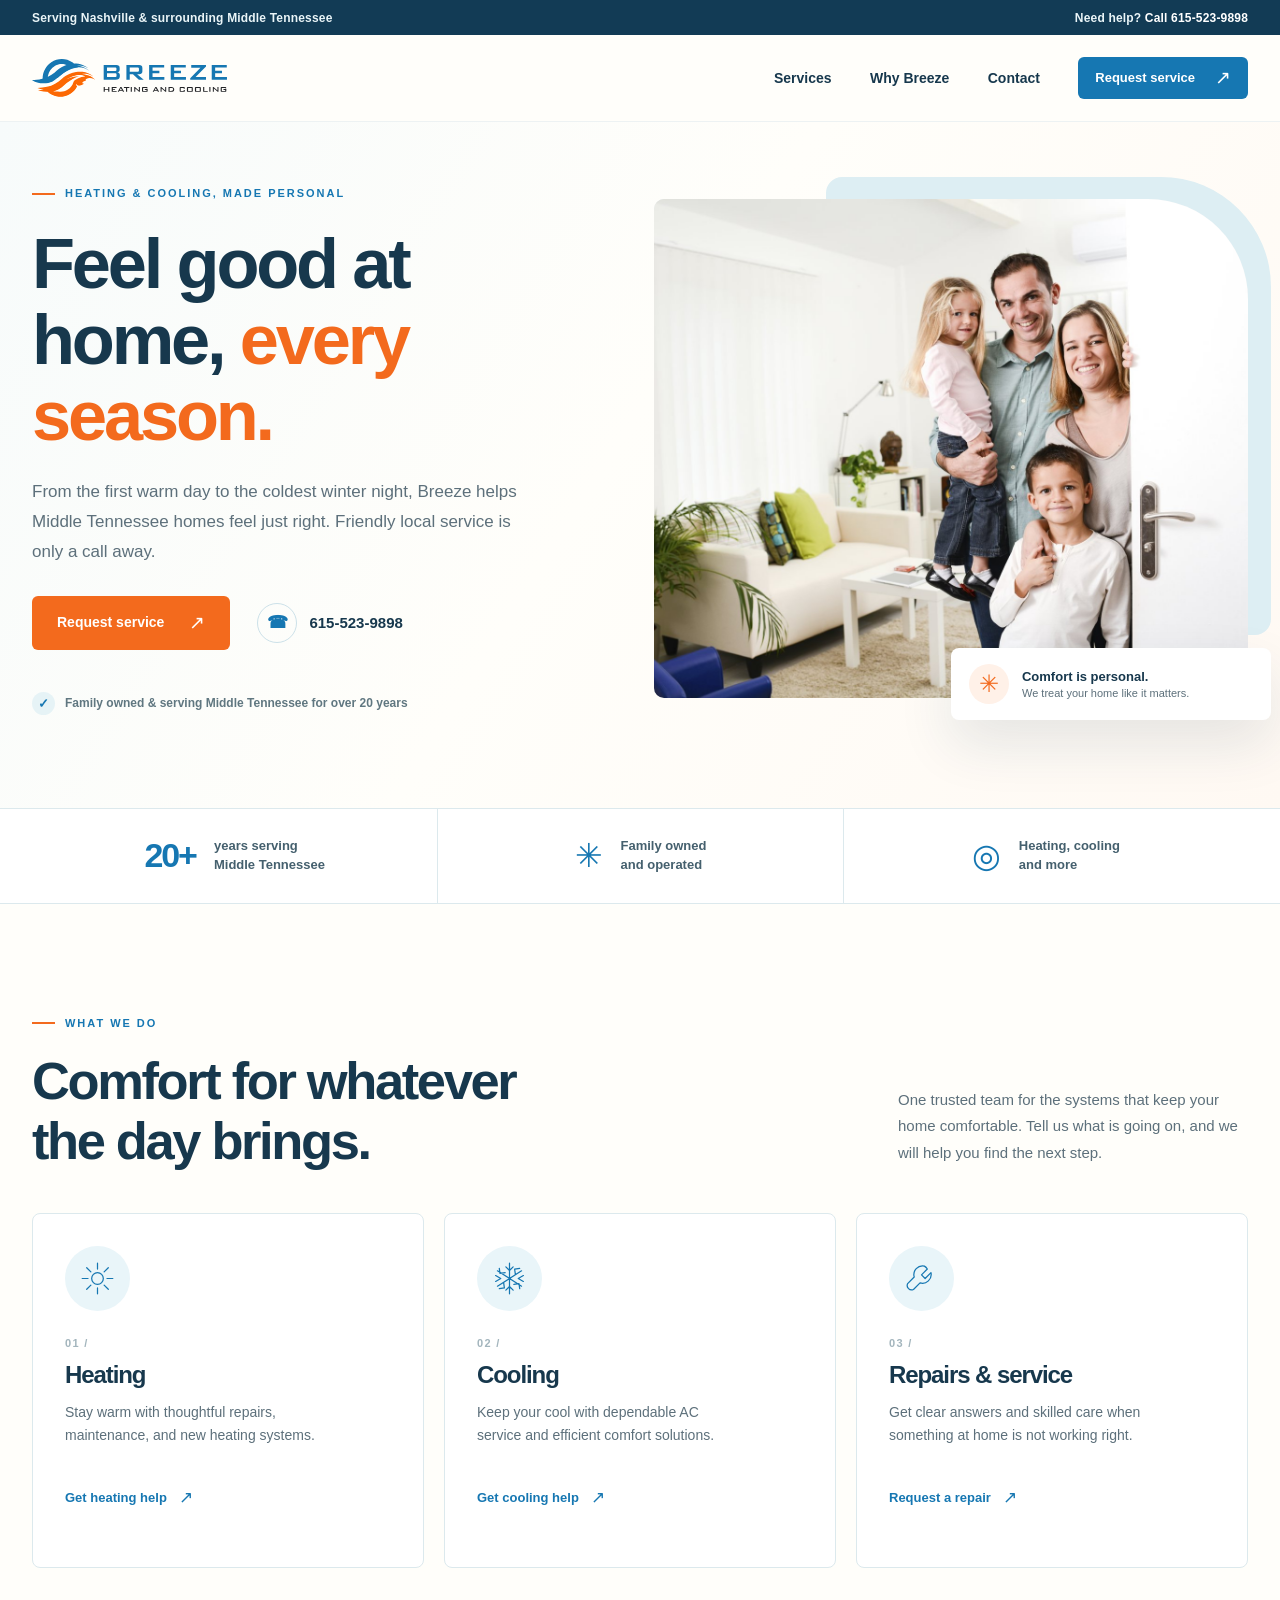
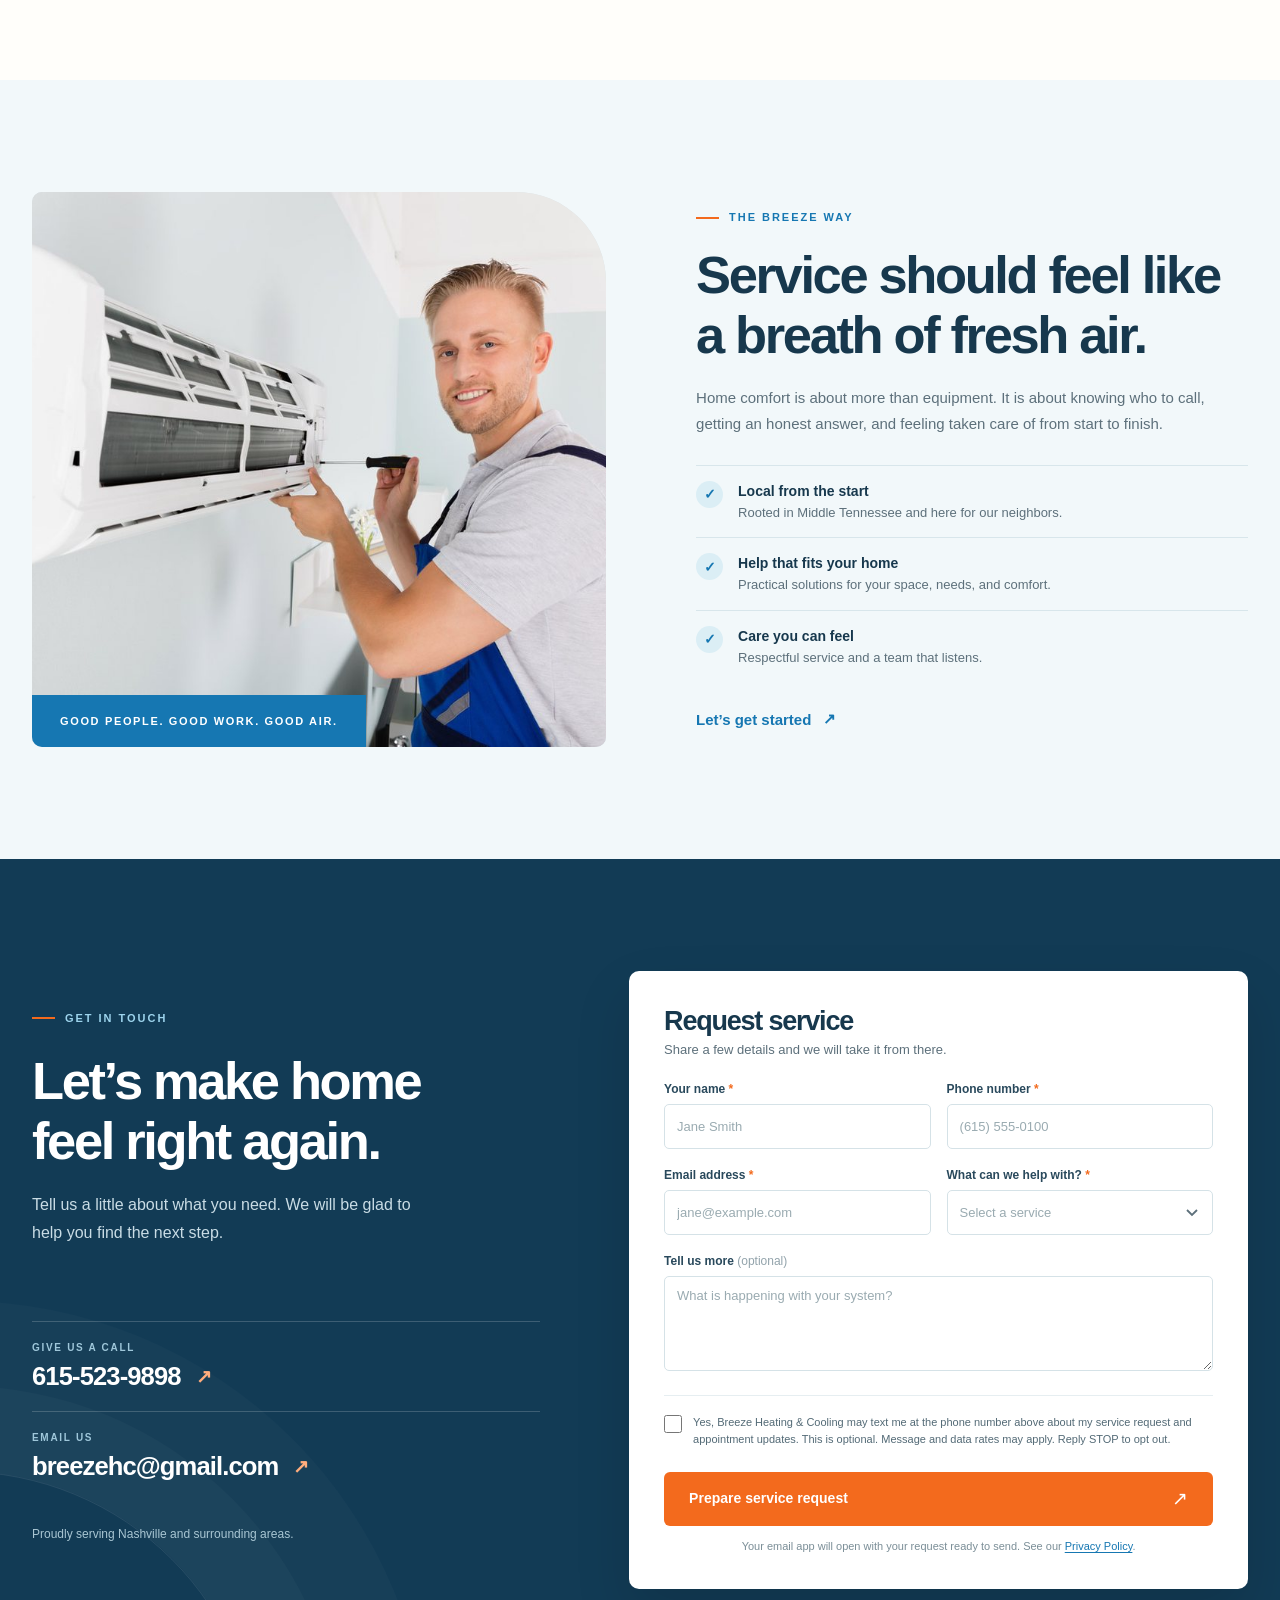
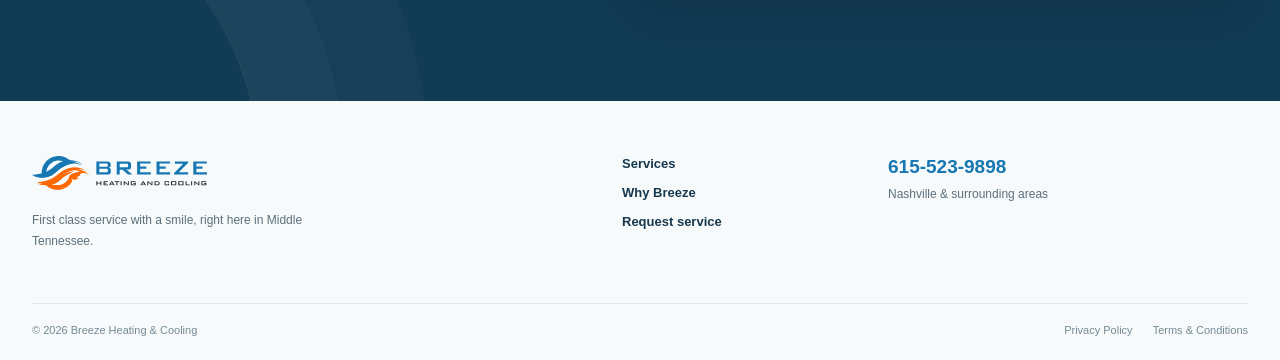
==== website-1/index.html @ 3ed1b173 "website-2" ====
<!doctype html>
<html lang="en">
  <head>
    <meta charset="utf-8" />
    <meta name="viewport" content="width=device-width, initial-scale=1" />
    <meta name="theme-color" content="#123b55" />
    <meta name="description" content="Breeze Heating & Cooling provides heating, cooling, and repair services for Nashville and surrounding Middle Tennessee communities." />
    <title>Breeze Heating & Cooling | Feel good at home</title>
    <link rel="stylesheet" href="style.css" />
    <script src="script.js" defer></script>
  </head>
  <body>
    <a class="skip-link" href="#main">Skip to content</a>

    <div class="topbar">
      <div class="container topbar-inner">
        <span>Serving Nashville &amp; surrounding Middle Tennessee</span>
        <a href="tel:+16155239898">Need help? <strong>Call 615-523-9898</strong></a>
      </div>
    </div>

    <header class="site-header">
      <div class="container header-inner">
        <a class="brand" href="#top" aria-label="Breeze Heating and Cooling, back to top">
          <img src="assets/breeze-logo.svg" alt="Breeze Heating & Cooling" width="211" height="41" />
        </a>
        <button class="menu-toggle" type="button" aria-controls="site-nav" aria-expanded="false" aria-label="Open menu">
          <span></span><span></span><span></span>
        </button>
        <nav class="site-nav" id="site-nav" aria-label="Main navigation">
          <a href="#services">Services</a>
          <a href="#why-breeze">Why Breeze</a>
          <a href="#contact">Contact</a>
          <a class="button button-small button-blue nav-cta" href="#request">Request service <span aria-hidden="true">↗</span></a>
        </nav>
      </div>
    </header>

    <main id="main">
      <section class="hero" id="top" aria-labelledby="hero-title">
        <div class="container hero-grid">
          <div class="hero-copy">
            <p class="eyebrow"><span class="eyebrow-line"></span> HEATING &amp; COOLING, MADE PERSONAL</p>
            <h1 id="hero-title">Feel good at home, <em>every season.</em></h1>
            <p class="hero-description">From the first warm day to the coldest winter night, Breeze helps Middle Tennessee homes feel just right. Friendly local service is only a call away.</p>
            <div class="hero-actions">
              <a class="button button-orange" href="#request">Request service <span aria-hidden="true">↗</span></a>
              <a class="text-link" href="tel:+16155239898"><span class="phone-icon" aria-hidden="true">☎</span> 615-523-9898</a>
            </div>
            <div class="hero-note"><span class="hero-note-mark" aria-hidden="true">✓</span> Family owned &amp; serving Middle Tennessee for over 20 years</div>
          </div>
          <div class="hero-visual">
            <div class="hero-image-wrap">
              <img src="assets/family-at-home.jpg" alt="A family enjoying time together at home" width="1600" height="1068" fetchpriority="high" />
            </div>
            <div class="hero-badge">
              <span class="badge-icon" aria-hidden="true">✳</span>
              <span><strong>Comfort is personal.</strong><small>We treat your home like it matters.</small></span>
            </div>
          </div>
        </div>
      </section>

      <div class="trust-bar" aria-label="Breeze highlights">
        <div class="container trust-grid">
          <p><span class="trust-number">20+</span><span>years serving<br />Middle Tennessee</span></p>
          <p><span class="trust-symbol" aria-hidden="true">✳</span><span>Family owned<br />and operated</span></p>
          <p><span class="trust-symbol" aria-hidden="true">◎</span><span>Heating, cooling<br />and more</span></p>
        </div>
      </div>

      <section class="section services" id="services" aria-labelledby="services-title">
        <div class="container">
          <div class="section-heading">
            <div>
              <p class="eyebrow"><span class="eyebrow-line"></span> WHAT WE DO</p>
              <h2 id="services-title">Comfort for whatever<br />the day brings.</h2>
            </div>
            <p>One trusted team for the systems that keep your home comfortable. Tell us what is going on, and we will help you find the next step.</p>
          </div>
          <div class="service-grid">
            <article class="service-card">
              <div class="service-icon" aria-hidden="true">
                <svg viewBox="0 0 48 48" fill="none"><circle cx="24" cy="24" r="8"/><path d="M24 3v8m0 26v8M3 24h8m26 0h8M9.2 9.2l5.7 5.7m18.2 18.2 5.7 5.7m0-29.6-5.7 5.7M14.9 33.1l-5.7 5.7"/></svg>
              </div>
              <span class="service-index">01 /</span>
              <h3>Heating</h3>
              <p>Stay warm with thoughtful repairs, maintenance, and new heating systems.</p>
              <a href="#request" data-service="Heating">Get heating help <span aria-hidden="true">↗</span></a>
            </article>
            <article class="service-card">
              <div class="service-icon" aria-hidden="true">
                <svg viewBox="0 0 48 48" fill="none"><path d="M24 3v42M7.5 13.5l33 21m0-21-33 21M19 8l5 5 5-5m-10 32 5-5 5 5M5 20l7 4-7 4m38-8-7 4 7 4M10 10l1 7 7-1m20 22-1-7-7 1m8-22-7 1 1 7M10 38l7-1-1-7"/></svg>
              </div>
              <span class="service-index">02 /</span>
              <h3>Cooling</h3>
              <p>Keep your cool with dependable AC service and efficient comfort solutions.</p>
              <a href="#request" data-service="Cooling">Get cooling help <span aria-hidden="true">↗</span></a>
            </article>
            <article class="service-card">
              <div class="service-icon" aria-hidden="true">
                <svg viewBox="0 0 48 48" fill="none"><path d="M28 7a12 12 0 0 0-14 15L5 31a6 6 0 0 0 8 8l9-9A12 12 0 0 0 37 16l-8 8-5-5 8-8A12 12 0 0 0 28 7Z"/></svg>
              </div>
              <span class="service-index">03 /</span>
              <h3>Repairs &amp; service</h3>
              <p>Get clear answers and skilled care when something at home is not working right.</p>
              <a href="#request" data-service="Repairs &amp; service">Request a repair <span aria-hidden="true">↗</span></a>
            </article>
          </div>
        </div>
      </section>

      <section class="section why" id="why-breeze" aria-labelledby="why-title">
        <div class="container why-grid">
          <div class="why-image">
            <img src="assets/hvac-technician.jpg" alt="Technician servicing a home's cooling system" width="1100" height="733" loading="lazy" />
            <div class="image-caption">GOOD PEOPLE. GOOD WORK. GOOD AIR.</div>
          </div>
          <div class="why-copy">
            <p class="eyebrow"><span class="eyebrow-line"></span> THE BREEZE WAY</p>
            <h2 id="why-title">Service should feel like a breath of fresh air.</h2>
            <p>Home comfort is about more than equipment. It is about knowing who to call, getting an honest answer, and feeling taken care of from start to finish.</p>
            <ul class="why-list">
              <li><span aria-hidden="true">✓</span><div><strong>Local from the start</strong><small>Rooted in Middle Tennessee and here for our neighbors.</small></div></li>
              <li><span aria-hidden="true">✓</span><div><strong>Help that fits your home</strong><small>Practical solutions for your space, needs, and comfort.</small></div></li>
              <li><span aria-hidden="true">✓</span><div><strong>Care you can feel</strong><small>Respectful service and a team that listens.</small></div></li>
            </ul>
            <a class="text-link why-link" href="#request">Let’s get started <span aria-hidden="true">↗</span></a>
          </div>
        </div>
      </section>

      <section class="section request-section" id="request" aria-labelledby="request-title">
        <div class="container request-grid">
          <div class="request-copy" id="contact">
            <p class="eyebrow eyebrow-light"><span class="eyebrow-line"></span> GET IN TOUCH</p>
            <h2 id="request-title">Let’s make home feel right again.</h2>
            <p>Tell us a little about what you need. We will be glad to help you find the next step.</p>
            <div class="contact-details">
              <div><span>GIVE US A CALL</span><a href="tel:+16155239898">615-523-9898 <span aria-hidden="true">↗</span></a></div>
              <div><span>EMAIL US</span><a href="mailto:breezehc@gmail.com">breezehc@gmail.com <span aria-hidden="true">↗</span></a></div>
            </div>
            <p class="request-location">Proudly serving Nashville and surrounding areas.</p>
          </div>
          <form class="request-form" id="service-form">
            <div class="form-intro">
              <h3>Request service</h3>
              <p>Share a few details and we will take it from there.</p>
            </div>
            <div class="form-grid">
              <div class="field"><label for="name">Your name <span>*</span></label><input id="name" name="name" type="text" autocomplete="name" placeholder="Jane Smith" required /></div>
              <div class="field"><label for="phone">Phone number <span>*</span></label><input id="phone" name="phone" type="tel" autocomplete="tel" inputmode="tel" placeholder="(615) 555-0100" required /></div>
              <div class="field"><label for="email">Email address <span>*</span></label><input id="email" name="email" type="email" autocomplete="email" placeholder="jane@example.com" required /></div>
              <div class="field"><label for="service">What can we help with? <span>*</span></label><select id="service" name="service" required><option value="" selected disabled>Select a service</option><option value="Heating">Heating</option><option value="Cooling">Cooling</option><option value="Repairs &amp; service">Repairs &amp; service</option><option value="Other">Something else</option></select></div>
              <div class="field field-full"><label for="message">Tell us more <span class="optional">(optional)</span></label><textarea id="message" name="message" rows="4" placeholder="What is happening with your system?"></textarea></div>
            </div>
            <div class="sms-consent">
              <input id="sms-consent" name="sms_consent" type="checkbox" value="yes" />
              <label for="sms-consent">Yes, Breeze Heating &amp; Cooling may text me at the phone number above about my service request and appointment updates. This is optional. Message and data rates may apply. Reply STOP to opt out.</label>
            </div>
            <button class="button button-orange form-submit" type="submit">Prepare service request <span aria-hidden="true">↗</span></button>
            <p class="form-note">Your email app will open with your request ready to send. See our <a href="https://www.breezehc.com/privacy-policy/">Privacy Policy</a>.</p>
            <p class="form-status" id="form-status" role="status" aria-live="polite" hidden></p>
          </form>
        </div>
      </section>
    </main>

    <footer class="site-footer">
      <div class="container footer-main">
        <div><a class="brand" href="#top" aria-label="Breeze Heating and Cooling, back to top"><img src="assets/breeze-logo.svg" alt="Breeze Heating & Cooling" width="211" height="41" /></a><p>First class service with a smile, right here in Middle Tennessee.</p></div>
        <div class="footer-links"><a href="#services">Services</a><a href="#why-breeze">Why Breeze</a><a href="#request">Request service</a></div>
        <div class="footer-contact"><a href="tel:+16155239898">615-523-9898</a><span>Nashville &amp; surrounding areas</span></div>
      </div>
      <div class="container footer-bottom"><span>© <span id="year">2026</span> Breeze Heating &amp; Cooling</span><div><a href="https://www.breezehc.com/privacy-policy/">Privacy Policy</a><a href="https://www.breezehc.com/terms-and-conditions/">Terms &amp; Conditions</a></div></div>
    </footer>
  </body>
</html>
---- website-1/style.css ----
:root {
  --ink: #17384d;
  --navy: #123b55;
  --blue: #1677b2;
  --orange: #f36a1d;
  --paper: #fffefa;
  --pale: #f2f8fa;
  --line: #dce9ed;
  --muted: #5d707b;
  --shadow: 0 24px 55px rgba(22, 59, 82, .11);
}

*, *::before, *::after { box-sizing: border-box; }
html { scroll-behavior: smooth; }
body { margin: 0; color: var(--ink); background: var(--paper); font-family: Inter, ui-sans-serif, -apple-system, BlinkMacSystemFont, "Segoe UI", sans-serif; -webkit-font-smoothing: antialiased; }
img { max-width: 100%; display: block; }
a { color: inherit; text-decoration: none; }
button, input, select, textarea { font: inherit; }
button { cursor: pointer; }
::selection { color: #fff; background: var(--blue); }
:focus-visible { outline: 3px solid var(--orange); outline-offset: 4px; }
.container { width: min(100% - 64px, 1220px); margin-inline: auto; }
.skip-link { position: absolute; z-index: 100; top: -60px; left: 20px; padding: 12px 18px; color: #fff; background: var(--navy); border-radius: 8px; }
.skip-link:focus { top: 12px; }

.topbar { color: #eaf5f8; background: var(--navy); font-size: 12px; font-weight: 600; letter-spacing: .015em; }
.topbar-inner { min-height: 35px; display: flex; align-items: center; justify-content: space-between; gap: 16px; }
.topbar a { transition: color .2s; }
.topbar a:hover { color: #ffb98f; }
.topbar strong { color: #fff; font-weight: 750; }
.site-header { background: var(--paper); position: relative; z-index: 10; border-bottom: 1px solid #edf2f3; }
.header-inner { min-height: 86px; display: flex; align-items: center; justify-content: space-between; gap: 30px; }
.brand { display: inline-flex; align-items: center; flex: none; }
.brand img { width: 195px; height: auto; }
.site-nav { display: flex; align-items: center; gap: clamp(22px, 3vw, 43px); font-size: 14px; font-weight: 700; }
.site-nav > a:not(.button) { padding: 12px 0; transition: color .2s; }
.site-nav > a:not(.button):hover { color: var(--blue); }
.menu-toggle { display: none; }

.button { display: inline-flex; align-items: center; justify-content: center; gap: 25px; min-height: 54px; padding: 14px 25px; border: 0; border-radius: 6px; color: #fff; font-size: 14px; font-weight: 750; line-height: 1.2; white-space: nowrap; transition: background .2s; }
.button span { display: inline-block; font-size: 19px; font-weight: 400; line-height: 0; transform-origin: center; transition: transform .2s; }
.button:hover span { transform: scale(1.2); }
.button-blue { background: var(--blue); }
.button-blue:hover { background: #095f96; }
.button-orange { background: var(--orange); }
.button-orange:hover { background: #dc570e; }
.button-small { min-height: 42px; padding: 10px 17px; gap: 20px; font-size: 13px; }
.text-link { display: inline-flex; align-items: center; gap: 12px; font-size: 15px; font-weight: 750; transition: color .2s; }
.text-link:hover { color: var(--blue); }
.phone-icon { width: 40px; height: 40px; display: inline-grid; place-items: center; border: 1px solid #cce1e9; border-radius: 50%; color: var(--blue); font-size: 17px; }

.hero { overflow: hidden; background: linear-gradient(122deg, #f7fbfb 0%, #fffefa 48%, #fff9f3 100%); }
.hero-grid { display: grid; grid-template-columns: minmax(0, .94fr) minmax(0, 1fr); align-items: center; gap: clamp(42px, 5vw, 86px); min-height: 640px; padding-top: 64px; padding-bottom: 75px; }
.hero-copy { padding-bottom: 18px; }
.eyebrow { display: flex; align-items: center; gap: 10px; margin: 0 0 25px; color: var(--blue); font-size: 11px; font-weight: 800; letter-spacing: .18em; line-height: 1.4; }
.eyebrow-line { width: 23px; height: 2px; display: inline-block; background: var(--orange); flex: none; }
h1, h2, h3, p { margin-top: 0; }
h1, h2, h3 { letter-spacing: -.045em; }
h1 { max-width: 620px; margin-bottom: 23px; font-size: clamp(53px, 5.5vw, 77px); line-height: 1.08; font-weight: 780; }
h1 em { color: var(--orange); font-style: normal; }
.hero-description { max-width: 510px; margin-bottom: 29px; color: var(--muted); font-size: 17px; line-height: 1.75; }
.hero-actions { display: flex; align-items: center; flex-wrap: wrap; gap: 27px; }
.hero-note { display: flex; align-items: center; gap: 10px; margin-top: 42px; color: #607780; font-size: 12px; font-weight: 650; }
.hero-note-mark { width: 23px; height: 23px; display: inline-grid; place-items: center; flex: none; color: var(--blue); background: #e6f3f6; border-radius: 50%; font-size: 13px; font-weight: 900; }
.hero-visual { position: relative; max-width: 598px; margin-left: auto; padding-bottom: 22px; }
.hero-visual::before { content: ""; position: absolute; right: -23px; top: -22px; width: 75%; height: 88%; background: #ddeef3; border-radius: 16px 110px 16px 16px; }
.hero-image-wrap { position: relative; overflow: hidden; height: clamp(440px, 39vw, 525px); border-radius: 10px 100px 10px 10px; background: #e7eef0; }
.hero-image-wrap img { width: 100%; height: 100%; object-fit: cover; object-position: 73% center; }
.hero-badge { position: absolute; z-index: 1; right: -23px; bottom: 0; display: flex; align-items: center; gap: 13px; width: min(320px, 75%); padding: 16px 18px; border-radius: 8px; background: #fff; box-shadow: var(--shadow); }
.badge-icon { width: 40px; height: 40px; display: grid; place-items: center; flex: none; border-radius: 50%; color: var(--orange); background: #fff1e8; font-size: 24px; }
.hero-badge strong, .hero-badge small { display: block; }
.hero-badge strong { font-size: 13px; }
.hero-badge small { margin-top: 3px; color: var(--muted); font-size: 11px; }

.trust-bar { border-top: 1px solid var(--line); border-bottom: 1px solid var(--line); background: #fff; }
.trust-grid { display: grid; grid-template-columns: repeat(3, 1fr); }
.trust-grid p { display: flex; align-items: center; justify-content: center; gap: 18px; min-height: 94px; margin: 0; color: #45606e; font-size: 13px; font-weight: 650; line-height: 1.45; }
.trust-grid p + p { border-left: 1px solid var(--line); }
.trust-number { color: var(--blue); font-size: 34px; font-weight: 800; letter-spacing: -.06em; }
.trust-symbol { color: var(--blue); font-size: 33px; line-height: 1; font-weight: 300; }

.section { padding: 112px 0; }
.section-heading { display: flex; justify-content: space-between; align-items: end; gap: 48px; margin-bottom: 42px; }
.section-heading .eyebrow { margin-bottom: 20px; }
h2 { font-size: clamp(39px, 4.1vw, 57px); line-height: 1.14; font-weight: 760; }
.section-heading h2 { margin-bottom: 0; }
.section-heading > p { max-width: 350px; margin: 0 0 5px; color: var(--muted); font-size: 15px; line-height: 1.75; }
.service-grid { display: grid; grid-template-columns: repeat(3, minmax(0, 1fr)); gap: 20px; }
.service-card { min-height: 355px; padding: 32px; border: 1px solid var(--line); border-radius: 8px; background: #fff; transition: transform .25s, box-shadow .25s, border-color .25s; }
.service-card:hover { transform: translateY(-4px); border-color: #bfd9e3; box-shadow: 0 18px 38px rgba(17, 56, 78, .08); }
.service-icon { width: 65px; height: 65px; display: grid; place-items: center; margin-bottom: 22px; border-radius: 50%; background: #e9f5f9; }
.service-icon svg { width: 35px; height: 35px; stroke: var(--blue); stroke-width: 1.7; stroke-linecap: round; stroke-linejoin: round; }
.service-index { color: #a3b5bd; font-size: 11px; font-weight: 800; letter-spacing: .12em; }
.service-card h3 { margin: 10px 0 11px; font-size: 24px; line-height: 1.2; }
.service-card p { max-width: 270px; min-height: 64px; margin-bottom: 22px; color: var(--muted); font-size: 14px; line-height: 1.65; }
.service-card a { display: inline-flex; align-items: center; gap: 12px; color: var(--blue); font-size: 13px; font-weight: 800; }
.service-card a:hover { color: var(--orange); }
.service-card a span { font-size: 17px; font-weight: 400; }

.why { background: var(--pale); }
.why-grid { display: grid; grid-template-columns: 1.02fr .98fr; align-items: center; gap: clamp(50px, 7vw, 110px); }
.why-image { position: relative; height: 555px; border-radius: 10px 90px 10px 10px; overflow: hidden; background: #dae5e9; }
.why-image img { width: 100%; height: 100%; object-fit: cover; object-position: 55% center; }
.image-caption { position: absolute; left: 0; bottom: 0; padding: 20px 28px; color: #fff; background: var(--blue); font-size: 11px; font-weight: 800; letter-spacing: .15em; }
.why-copy .eyebrow { margin-bottom: 20px; }
.why-copy h2 { max-width: 530px; margin-bottom: 20px; }
.why-copy > p:not(.eyebrow) { max-width: 510px; margin-bottom: 27px; color: var(--muted); font-size: 15px; line-height: 1.75; }
.why-list { padding: 0; margin: 0 0 28px; list-style: none; }
.why-list li { display: flex; align-items: flex-start; gap: 15px; padding: 15px 0; border-top: 1px solid #d8e6eb; }
.why-list li > span { width: 27px; height: 27px; display: grid; place-items: center; flex: none; border-radius: 50%; color: var(--blue); background: #dbeef5; font-size: 14px; font-weight: 800; }
.why-list strong, .why-list small { display: block; }
.why-list strong { margin: 2px 0 4px; font-size: 14px; }
.why-list small { color: var(--muted); font-size: 13px; line-height: 1.5; }
.why-link { color: var(--blue); }

.request-section { position: relative; overflow: hidden; background: var(--navy); }
.request-section::before { content: ""; position: absolute; width: 600px; height: 600px; left: -340px; bottom: -370px; border: 1px solid rgba(255,255,255,.09); border-radius: 50%; box-shadow: 0 0 0 85px rgba(255,255,255,.025), 0 0 0 170px rgba(255,255,255,.02); pointer-events: none; }
.request-grid { position: relative; display: grid; grid-template-columns: .82fr 1fr; align-items: start; gap: clamp(50px, 7vw, 110px); }
.request-copy { padding-top: 40px; color: #fff; }
.eyebrow-light { color: #9dd4ed; }
.request-copy h2 { max-width: 470px; margin-bottom: 20px; }
.request-copy > p:not(.eyebrow):not(.request-location) { max-width: 400px; color: #c9dce5; font-size: 16px; line-height: 1.75; }
.contact-details { margin-top: 74px; }
.contact-details > div { padding: 20px 0; border-top: 1px solid rgba(255,255,255,.18); }
.contact-details > div > span { display: block; margin-bottom: 9px; color: #9fc7da; font-size: 10px; font-weight: 800; letter-spacing: .17em; }
.contact-details a { display: inline-flex; align-items: center; gap: 15px; font-size: clamp(20px, 2vw, 27px); font-weight: 700; letter-spacing: -.035em; }
.contact-details a:hover { color: #ffad7d; }
.contact-details a span { color: #ffad7d; font-size: 19px; }
.request-location { margin-top: 26px; color: #a9c6d3; font-size: 12px; }
.request-form { padding: 35px; border-radius: 10px; background: #fff; box-shadow: 0 25px 55px rgba(0,0,0,.13); }
.form-intro { margin-bottom: 25px; }
.form-intro h3 { margin-bottom: 5px; font-size: 27px; }
.form-intro p { margin: 0; color: var(--muted); font-size: 13px; }
.form-grid { display: grid; grid-template-columns: repeat(2, minmax(0, 1fr)); gap: 19px 16px; }
.field-full { grid-column: 1 / -1; }
.field label { display: block; margin-bottom: 8px; color: #29495c; font-size: 12px; font-weight: 750; }
.field label > span:not(.optional) { color: var(--orange); }
.field .optional { color: #92a3ab; font-weight: 500; }
.field input, .field select, .field textarea { width: 100%; min-height: 45px; padding: 11px 12px; border: 1px solid #d5e2e7; border-radius: 5px; color: var(--ink); background: #fff; font-size: 13px; outline: none; transition: border-color .2s, box-shadow .2s; }
.field textarea { resize: vertical; min-height: 95px; }
.field input::placeholder, .field textarea::placeholder { color: #9aabb1; }
.field input:focus, .field select:focus, .field textarea:focus { border-color: var(--blue); box-shadow: 0 0 0 3px rgba(22,119,178,.13); }
.field select { appearance: none; padding-right: 33px; background-image: url("data:image/svg+xml,%3Csvg xmlns='http://www.w3.org/2000/svg' width='16' height='16' fill='none' stroke='%235d707b' stroke-width='1.8' viewBox='0 0 16 16'%3E%3Cpath d='m3 6 5 5 5-5'/%3E%3C/svg%3E"); background-repeat: no-repeat; background-position: right 12px center; }
.field select:invalid { color: #9aabb1; }
.sms-consent { display: flex; align-items: flex-start; gap: 11px; margin: 20px 0 24px; padding-top: 18px; border-top: 1px solid #e6eef1; }
.sms-consent input { width: 18px; height: 18px; margin: 1px 0 0; flex: none; accent-color: var(--blue); cursor: pointer; }
.sms-consent label { color: #536a76; font-size: 11px; line-height: 1.55; cursor: pointer; }
.form-submit { width: 100%; justify-content: space-between; }
.form-note { margin: 12px 0 0; color: #7b8e97; font-size: 11px; line-height: 1.5; text-align: center; }
.form-note a { color: var(--blue); text-decoration: underline; text-underline-offset: 2px; }
.form-status { margin: 12px 0 0; padding: 12px; border-radius: 5px; color: #145176; background: #e9f5fa; font-size: 12px; line-height: 1.5; }

.site-footer { background: #f6fafb; }
.footer-main { display: grid; grid-template-columns: 1.5fr .6fr 1fr; gap: 50px; padding-top: 55px; padding-bottom: 52px; }
.footer-main .brand img { width: 175px; }
.footer-main p { max-width: 290px; margin: 16px 0 0; color: var(--muted); font-size: 12px; line-height: 1.7; }
.footer-links { display: flex; flex-direction: column; align-items: flex-start; gap: 14px; font-size: 13px; font-weight: 700; }
.footer-links a:hover, .footer-bottom a:hover { color: var(--blue); }
.footer-contact { display: flex; flex-direction: column; align-items: flex-start; gap: 9px; }
.footer-contact a { color: var(--blue); font-size: 19px; font-weight: 800; }
.footer-contact a:hover { color: var(--orange); }
.footer-contact span { color: var(--muted); font-size: 12px; }
.footer-bottom { display: flex; justify-content: space-between; gap: 25px; padding-top: 20px; padding-bottom: 24px; border-top: 1px solid var(--line); color: #758a94; font-size: 11px; }
.footer-bottom div { display: flex; gap: 20px; }

@media (max-width: 1050px) {
  .hero-grid { min-height: auto; gap: 35px; }
  h1 { font-size: clamp(49px, 5.5vw, 66px); }
  .hero-image-wrap { height: 475px; }
  .hero-badge { right: -10px; }
  .why-grid { gap: 48px; }
  .why-image { height: 520px; }
  .request-grid { gap: 55px; }
}

@media (max-width: 800px) {
  .container { width: min(100% - 40px, 680px); }
  .header-inner { min-height: 76px; }
  .menu-toggle { display: flex; flex-direction: column; justify-content: center; gap: 5px; width: 42px; height: 42px; padding: 9px; border: 1px solid var(--line); border-radius: 5px; background: #fff; }
  .menu-toggle span { display: block; width: 100%; height: 2px; background: var(--navy); transition: transform .2s, opacity .2s; }
  .menu-toggle[aria-expanded="true"] span:first-child { transform: translateY(7px) rotate(45deg); }
  .menu-toggle[aria-expanded="true"] span:nth-child(2) { opacity: 0; }
  .menu-toggle[aria-expanded="true"] span:last-child { transform: translateY(-7px) rotate(-45deg); }
  .site-nav { display: none; position: absolute; left: 0; right: 0; top: 100%; flex-direction: column; align-items: stretch; gap: 0; padding: 12px 20px 20px; border-bottom: 1px solid var(--line); background: #fff; box-shadow: 0 16px 26px rgba(0,0,0,.08); }
  .site-nav.is-open { display: flex; }
  .site-nav > a:not(.button) { padding: 13px 0; border-bottom: 1px solid #eef3f5; }
  .nav-cta { margin-top: 14px; }
  .hero-grid, .why-grid, .request-grid { grid-template-columns: 1fr; }
  .hero-grid { padding-top: 70px; padding-bottom: 65px; gap: 50px; }
  .hero-copy { padding-bottom: 0; }
  .hero-visual { width: min(100% - 15px, 590px); margin-left: 0; }
  .hero-image-wrap { height: 470px; }
  .hero-badge { right: -15px; }
  .section { padding: 85px 0; }
  .service-grid { gap: 12px; }
  .service-card { padding: 23px; min-height: 380px; }
  .service-card h3 { font-size: 22px; }
  .why-image { height: 450px; }
  .request-copy { padding-top: 0; }
  .contact-details { margin-top: 38px; }
  .request-form { width: 100%; max-width: 650px; }
}

@media (max-width: 620px) {
  .container { width: min(100% - 36px, 500px); }
  .topbar-inner { min-height: 32px; justify-content: center; }
  .topbar-inner > span { display: none; }
  .brand img { width: 169px; }
  .header-inner { min-height: 70px; }
  .hero-grid { padding-top: 61px; padding-bottom: 55px; gap: 46px; }
  .eyebrow { font-size: 10px; letter-spacing: .14em; margin-bottom: 18px; }
  h1 { font-size: clamp(46px, 11.5vw, 65px); }
  .hero-description { font-size: 15px; line-height: 1.7; }
  .hero-actions { align-items: flex-start; gap: 18px; }
  .hero-actions .button { width: 100%; justify-content: space-between; }
  .hero-note { margin-top: 31px; line-height: 1.4; }
  .hero-image-wrap { height: 365px; border-top-right-radius: 68px; }
  .hero-visual::before { right: -14px; top: -14px; border-top-right-radius: 70px; }
  .hero-badge { right: -8px; width: min(280px, 82%); padding: 12px; }
  .trust-grid { grid-template-columns: 1fr 1fr; }
  .trust-grid p { min-height: 80px; justify-content: flex-start; gap: 10px; font-size: 11px; }
  .trust-grid p:first-child { padding-left: 3px; }
  .trust-grid p:nth-child(3) { display: none; }
  .trust-number { font-size: 28px; }
  .trust-symbol { font-size: 28px; }
  .section { padding: 75px 0; }
  .section-heading { display: block; margin-bottom: 30px; }
  h2 { font-size: clamp(36px, 9vw, 46px); }
  .section-heading > p { margin-top: 17px; }
  .service-grid { grid-template-columns: 1fr; gap: 13px; }
  .service-card { min-height: auto; padding: 27px; }
  .service-icon { width: 54px; height: 54px; margin-bottom: 13px; }
  .service-icon svg { width: 30px; height: 30px; }
  .service-card p { min-height: 0; max-width: none; margin-bottom: 18px; }
  .why-grid { gap: 40px; }
  .why-image { height: 380px; border-top-right-radius: 65px; }
  .why-copy h2 { margin-bottom: 17px; }
  .request-grid { gap: 36px; }
  .request-copy > p:not(.eyebrow):not(.request-location) { font-size: 15px; }
  .contact-details { margin-top: 30px; }
  .contact-details a { font-size: 21px; }
  .request-form { padding: 24px 20px; }
  .form-grid { grid-template-columns: 1fr; gap: 16px; }
  .field-full { grid-column: auto; }
  .footer-main { grid-template-columns: 1fr 1fr; gap: 31px 20px; padding-top: 48px; padding-bottom: 40px; }
  .footer-main > div:first-child { grid-column: 1 / -1; }
  .footer-contact a { font-size: 15px; }
  .footer-bottom { flex-direction: column; gap: 12px; }
}

@media (prefers-reduced-motion: reduce) {
  html { scroll-behavior: auto; }
  *, *::before, *::after { transition-duration: .01ms !important; animation-duration: .01ms !important; }
}
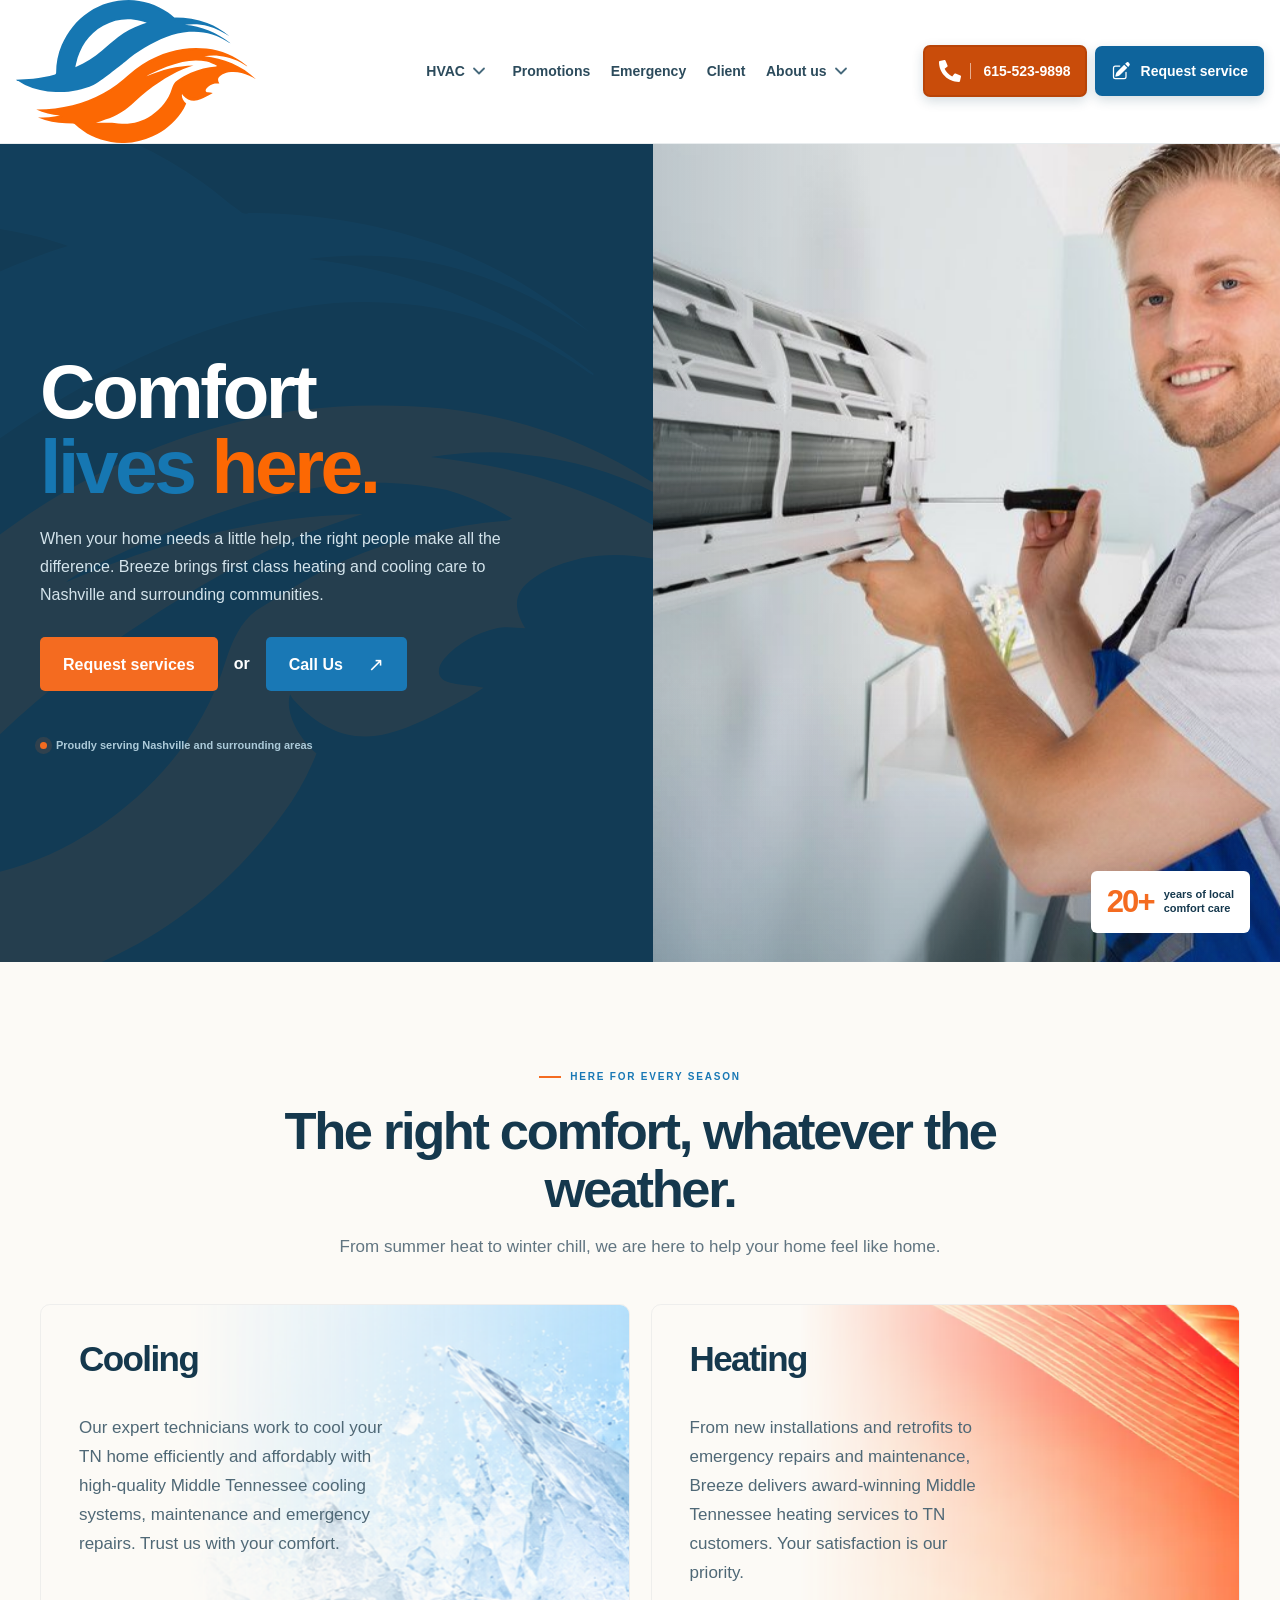
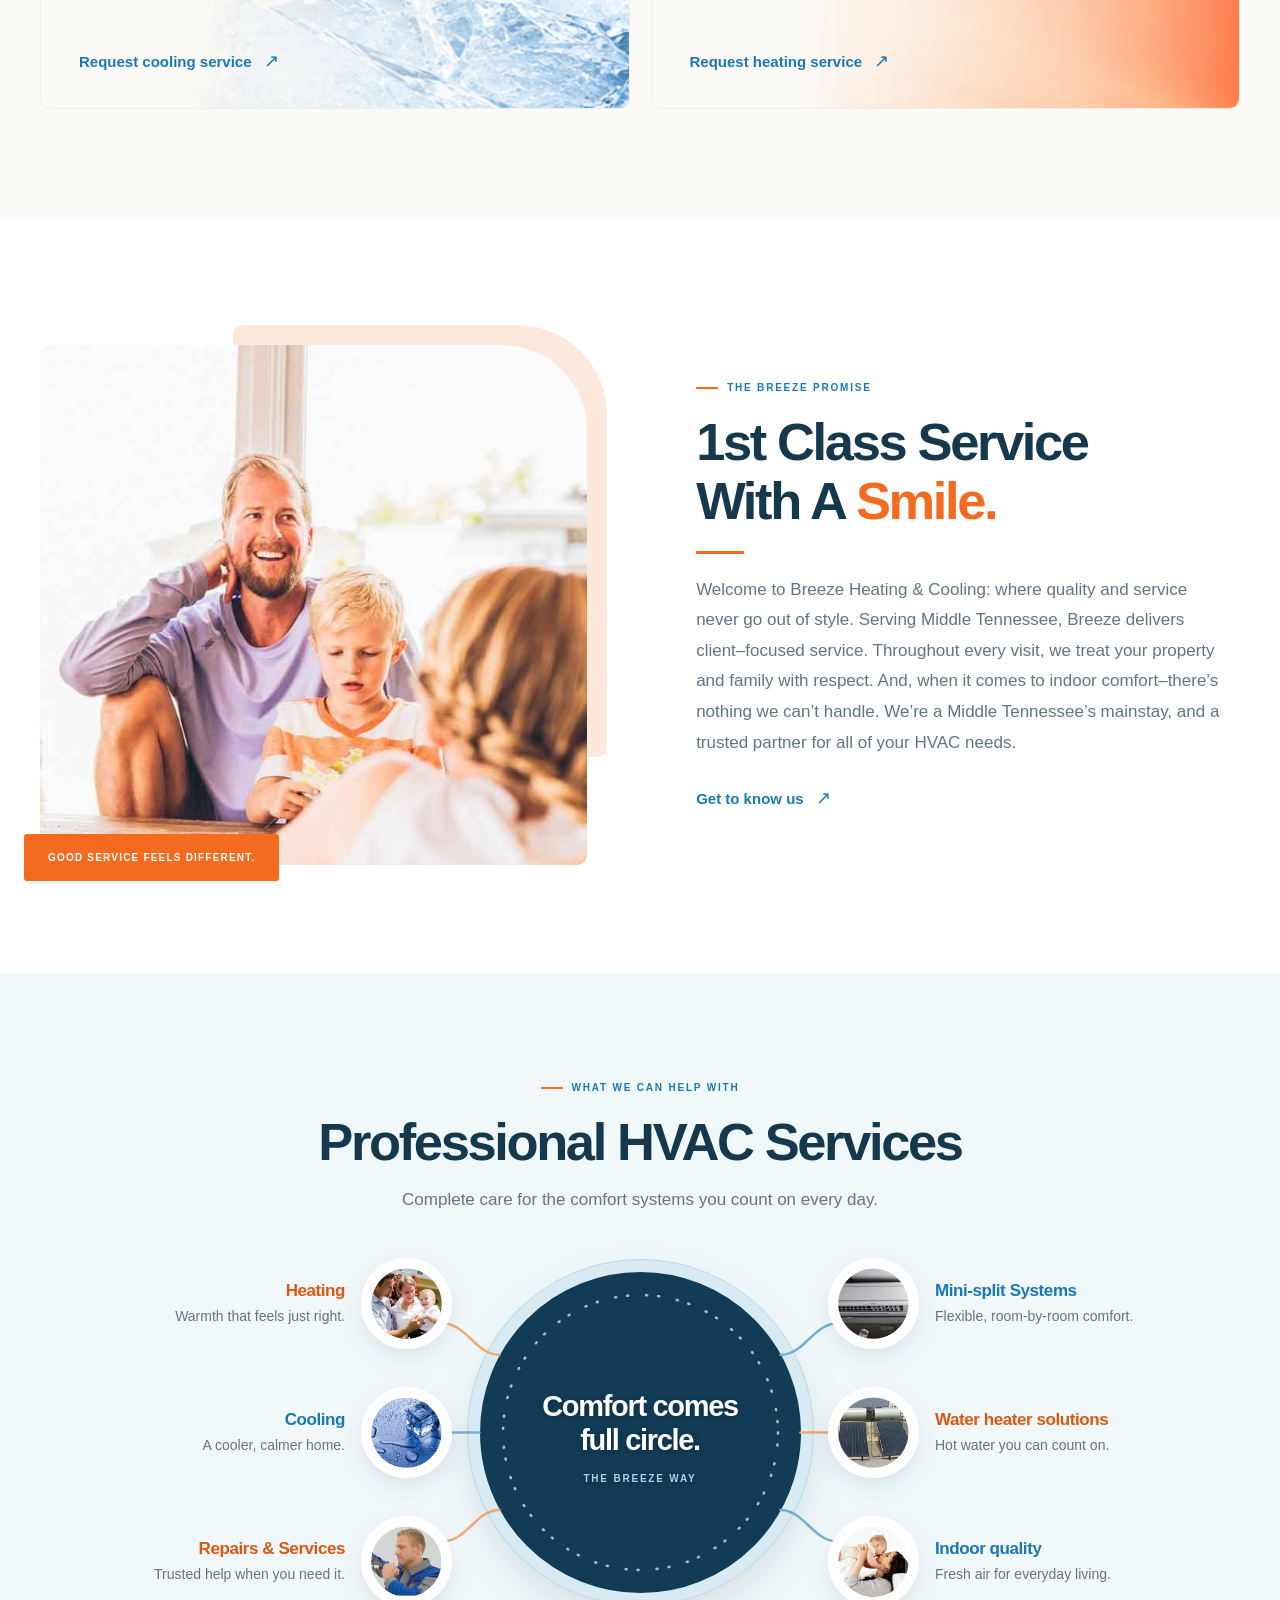
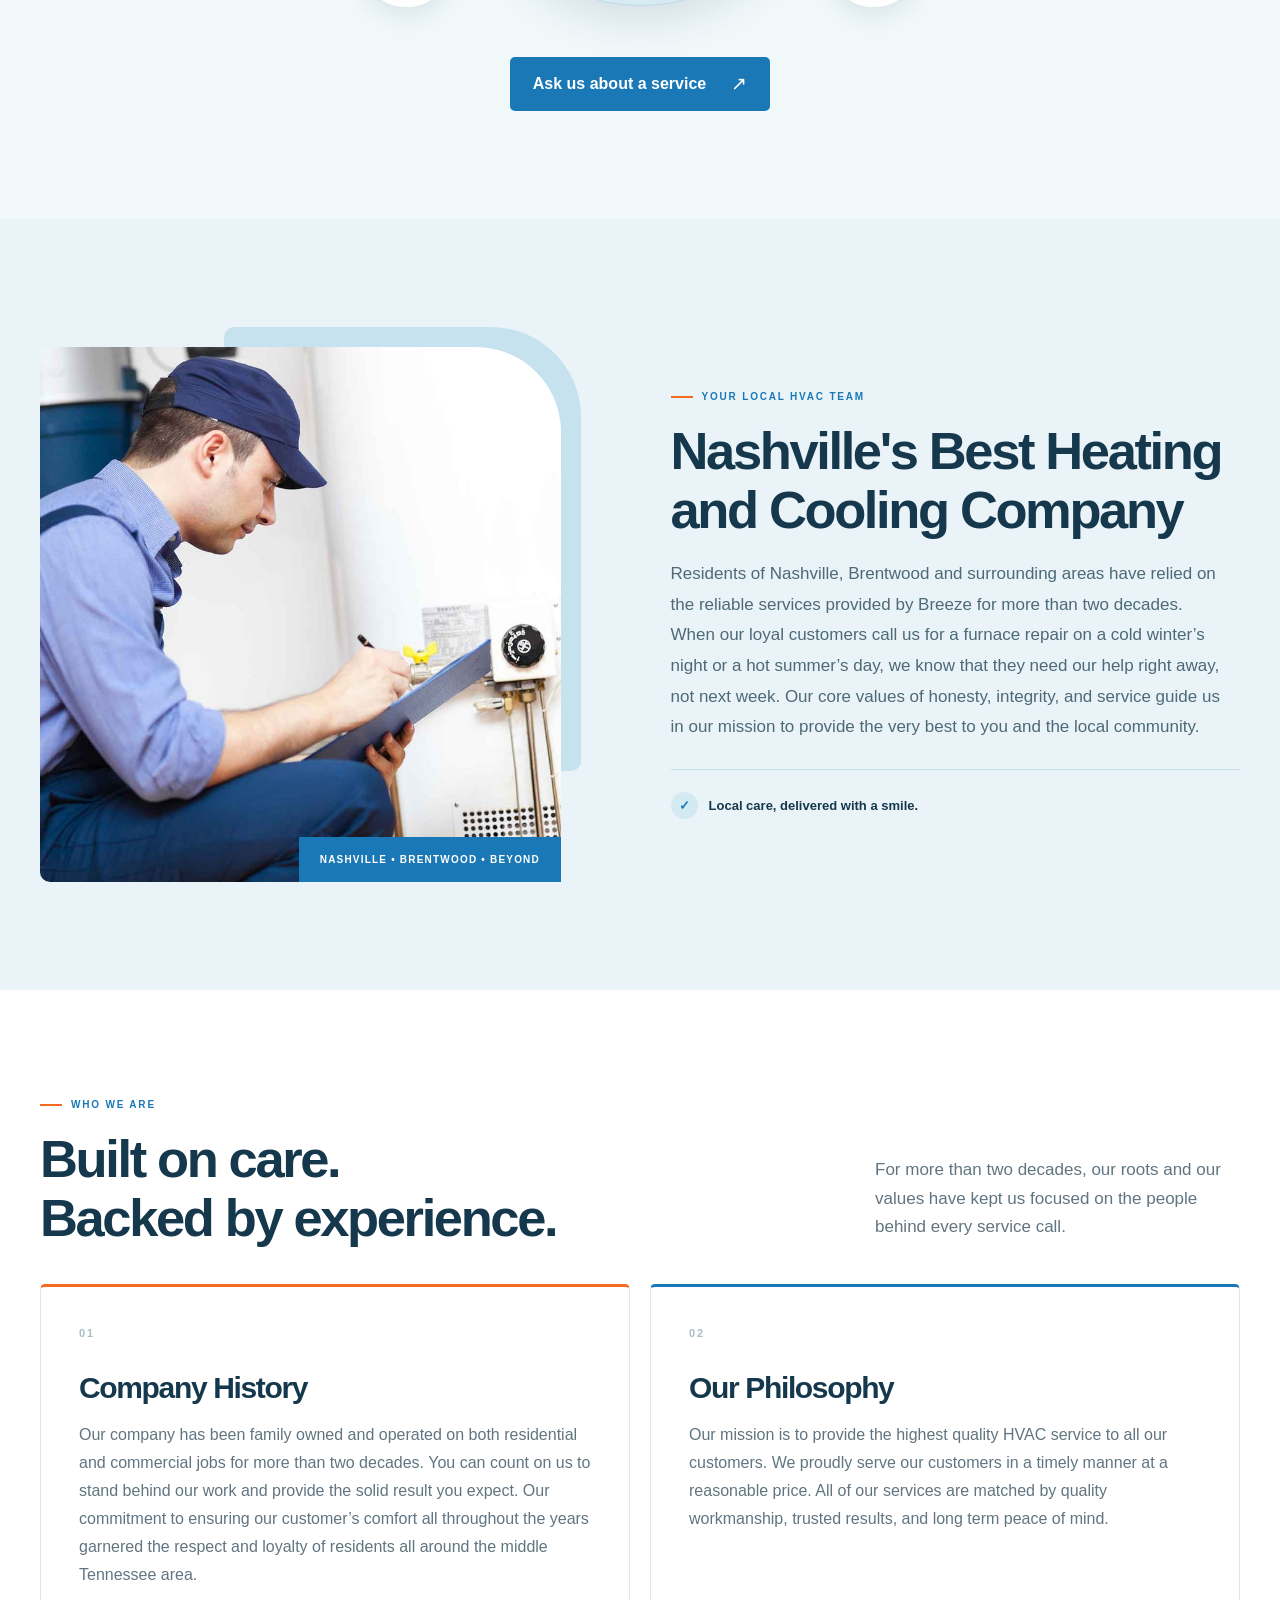
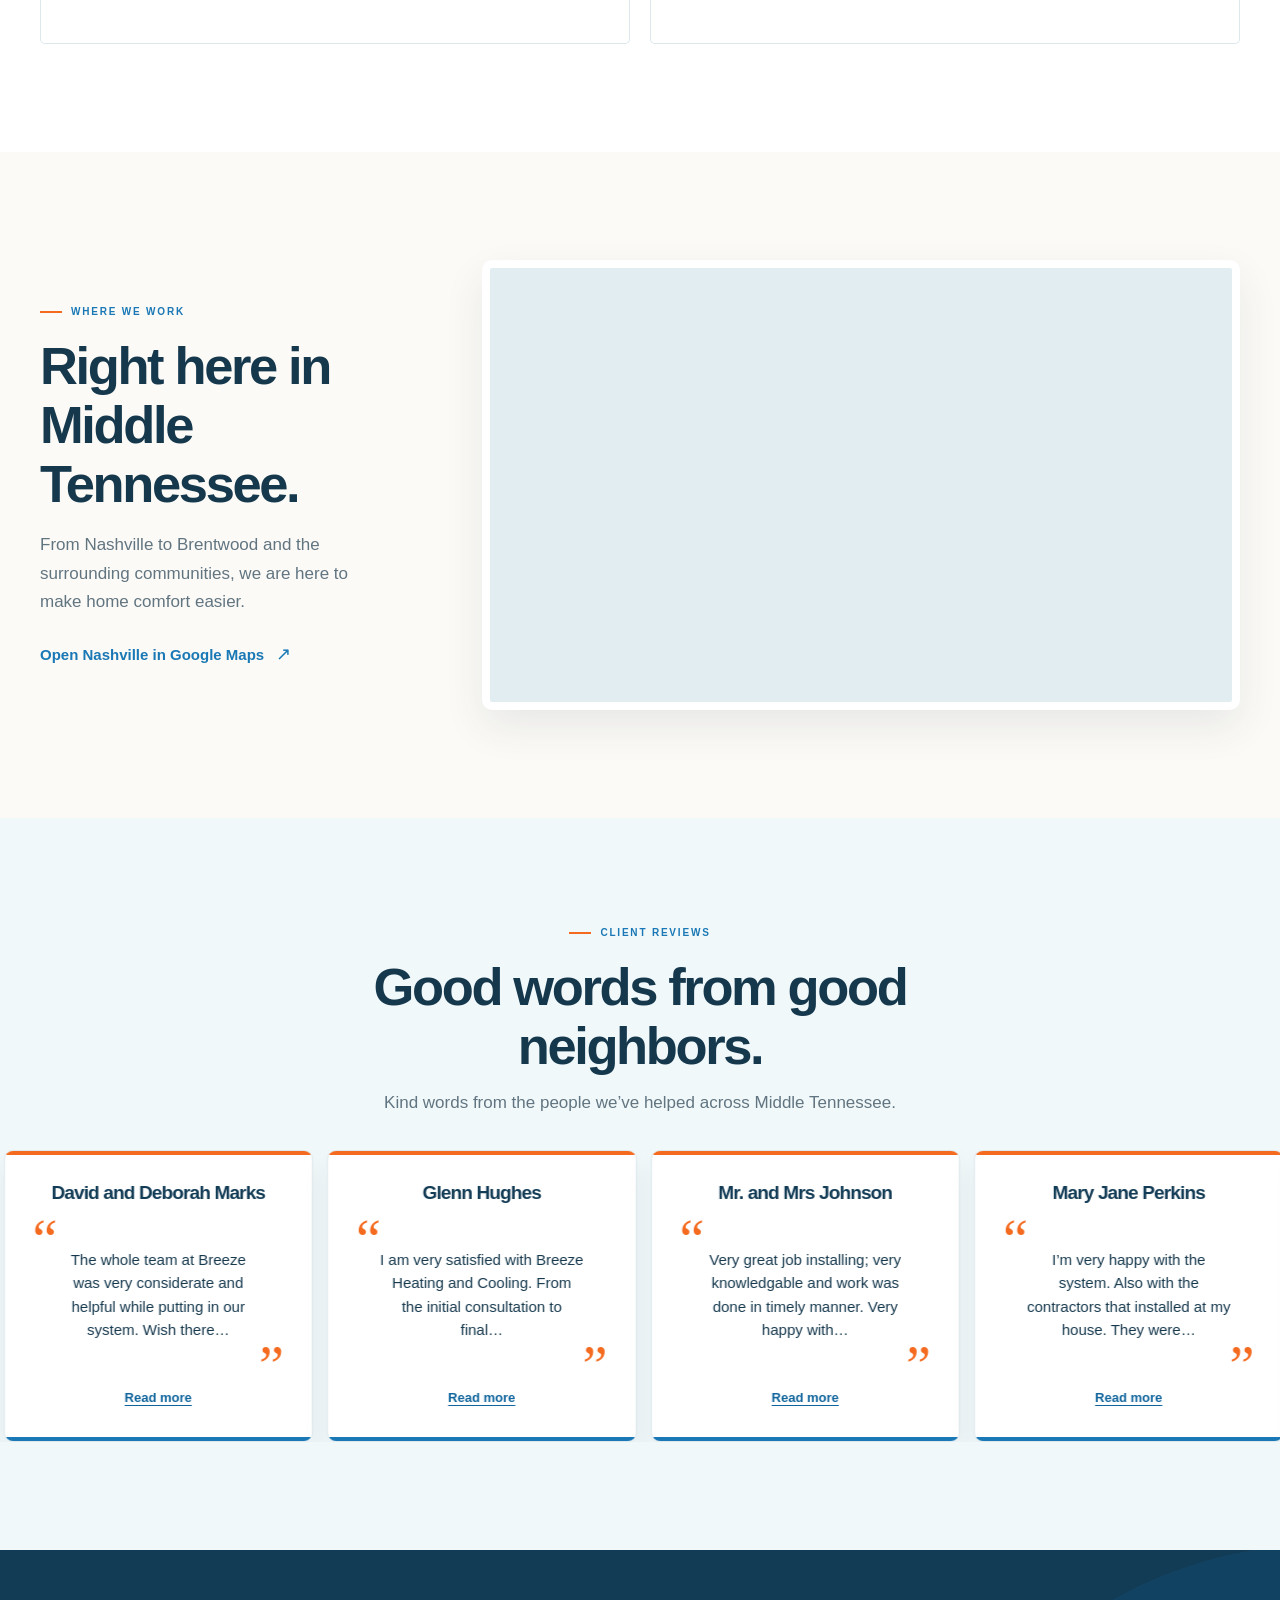
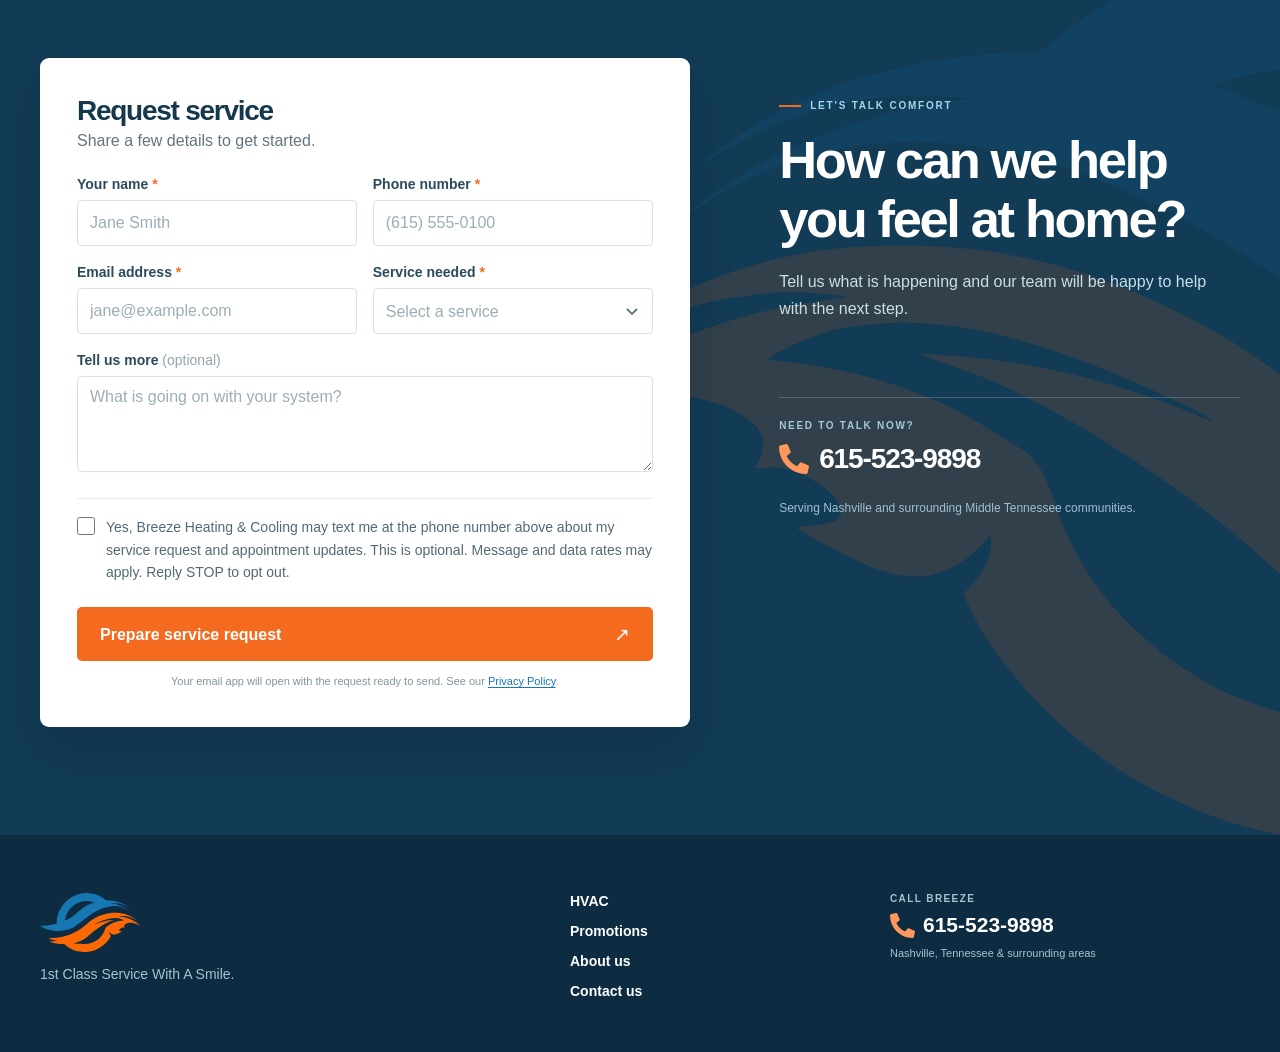
==== commit b8e9a1fd: "changes" ====
--- a/website-1/index.html
+++ b/website-1/index.html
@@ -1,165 +1,231 @@
 <!doctype html>
-<html lang="en">
-  <head>
-    <meta charset="utf-8" />
-    <meta name="viewport" content="width=device-width, initial-scale=1" />
-    <meta name="theme-color" content="#123b55" />
-    <meta name="description" content="Breeze Heating & Cooling provides heating, cooling, and repair services for Nashville and surrounding Middle Tennessee communities." />
-    <title>Breeze Heating & Cooling | Feel good at home</title>
-    <link rel="stylesheet" href="style.css" />
-    <script src="script.js" defer></script>
+<html class="site-document" lang="en">
+  <head class="site-document-head">
+    <meta class="site-document-head-meta" charset="utf-8" />
+    <meta class="site-document-head-meta" name="viewport" content="width=device-width, initial-scale=1" />
+    <meta class="site-document-head-meta" name="theme-color" content="#123b55" />
+    <meta class="site-document-head-meta" name="description" content="Breeze Heating & Cooling serves Nashville, Brentwood, and surrounding Middle Tennessee communities with heating, cooling, and HVAC service." />
+    <title class="site-document-head-title">Breeze Heating & Cooling | Comfort lives here</title>
+    <link class="site-document-head-link" rel="icon" href="assets/breeze-badge.svg" type="image/svg+xml" />
+    <link class="site-document-head-link" rel="stylesheet" href="style.css?v=24" />
+    <script class="site-document-head-script" src="script.js?v=10" defer></script>
   </head>
-  <body>
+  <body class="site-body">
     <a class="skip-link" href="#main">Skip to content</a>
 
-    <div class="topbar">
-      <div class="container topbar-inner">
-        <span>Serving Nashville &amp; surrounding Middle Tennessee</span>
-        <a href="tel:+16155239898">Need help? <strong>Call 615-523-9898</strong></a>
-      </div>
-    </div>
-
-    <header class="site-header">
+    <header class="site-header" id="top">
       <div class="container header-inner">
         <a class="brand" href="#top" aria-label="Breeze Heating and Cooling, back to top">
-          <img src="assets/breeze-logo.svg" alt="Breeze Heating & Cooling" width="211" height="41" />
+          <picture>
+            <source media="(max-width: 620px)" srcset="../assets/breeze-icon.svg" />
+            <img class="brand-image" src="assets/breeze-logo.svg" alt="Breeze Heating & Cooling" width="211" height="41" />
+          </picture>
         </a>
-        <button class="menu-toggle" type="button" aria-controls="site-nav" aria-expanded="false" aria-label="Open menu">
-          <span></span><span></span><span></span>
-        </button>
         <nav class="site-nav" id="site-nav" aria-label="Main navigation">
-          <a href="#services">Services</a>
-          <a href="#why-breeze">Why Breeze</a>
-          <a href="#contact">Contact</a>
-          <a class="button button-small button-blue nav-cta" href="#request">Request service <span aria-hidden="true">↗</span></a>
+          <ul class="nav-list">
+            <li class="has-submenu">
+              <div class="nav-parent"><a class="nav-parent-link" href="hvac/index.html">HVAC</a><button class="submenu-toggle" type="button" aria-label="Toggle HVAC submenu" aria-controls="hvac-submenu" aria-expanded="false"><svg class="submenu-toggle-icon" viewBox="0 0 16 16" aria-hidden="true"><path class="submenu-toggle-icon-path" d="M3 5.5 8 10.5 13 5.5" /></svg></button></div>
+              <ul class="submenu submenu-hvac" id="hvac-submenu">
+                <li class="submenu-item"><a class="submenu-item-link" href="heating/index.html">Heating</a></li>
+                <li class="submenu-item"><a class="submenu-item-link" href="cooling/index.html">Cooling</a></li>
+                <li class="submenu-item"><a class="submenu-item-link" href="repairs-and-services/index.html">Repairs &amp; Services</a></li>
+                <li class="submenu-item"><a class="submenu-item-link" href="indoor-quality/index.html">Indoor quality</a></li>
+                <li class="submenu-item"><a class="submenu-item-link" href="water-heater-solutions/index.html">Water heater solutions</a></li>
+                <li class="submenu-item"><a class="submenu-item-link" href="mini-split-systems/index.html">Mini-split systems</a></li>
+                <li class="submenu-item"><a class="submenu-item-link" href="energy-audits/index.html">Energy audits</a></li>
+                <li class="submenu-item"><a class="submenu-item-link" href="commercial-industrial/index.html">Commercial &amp; Industrial</a></li>
+                <li class="submenu-item"><a class="submenu-item-link" href="residential/index.html">Residential</a></li>
+                <li class="submenu-item"><a class="submenu-item-link" href="property-manager/index.html">Property manager</a></li>
+                <li class="submenu-item"><a class="submenu-item-link" href="comfort-club/index.html">Comfort club</a></li>
+                <li class="submenu-item"><a class="submenu-item-link" href="financing/index.html">Financing</a></li>
+                <li class="submenu-item"><a class="submenu-item-link" href="wi-fi-and-learning-thermostats/index.html">Wi-Fi and Learning Thermostats</a></li>
+              </ul>
+            </li>
+            <li class="nav-list-item"><a class="nav-list-item-link" href="promotions/index.html">Promotions</a></li>
+            <li class="nav-list-item"><a class="nav-list-item-link" href="emergency/index.html">Emergency</a></li>
+            <li class="nav-list-item"><a class="nav-list-item-link" href="client/index.html">Client</a></li>
+            <li class="has-submenu">
+              <div class="nav-parent"><a class="nav-parent-link" href="about-us/index.html">About us</a><button class="submenu-toggle" type="button" aria-label="Toggle About us submenu" aria-controls="about-submenu" aria-expanded="false"><svg class="submenu-toggle-icon" viewBox="0 0 16 16" aria-hidden="true"><path class="submenu-toggle-icon-path" d="M3 5.5 8 10.5 13 5.5" /></svg></button></div>
+              <ul class="submenu submenu-about" id="about-submenu">
+                <li class="submenu-item"><a class="submenu-item-link" href="meet-the-hvac-experts/index.html">Meet the HVAC experts</a></li>
+                <li class="submenu-item"><a class="submenu-item-link" href="contact-us/index.html">Contact us</a></li>
+                <li class="submenu-item"><a class="submenu-item-link" href="why-choose-breeze/index.html">Why Choose Breeze</a></li>
+                <li class="submenu-item"><a class="submenu-item-link" href="careers/index.html">Careers</a></li>
+              </ul>
+            </li>
+          </ul>
         </nav>
+        <div class="header-actions">
+          <a class="header-call" href="tel:+16155239898" aria-label="Call Breeze at 615-523-9898">
+            <svg class="header-call-icon" viewBox="0 0 512 512" aria-hidden="true"><path class="header-call-icon-path" d="M497.39 361.8l-112-48a24 24 0 0 0-28 6.9l-49.6 60.6A370.66 370.66 0 0 1 130.6 204.11l60.6-49.6a23.94 23.94 0 0 0 6.9-28l-48-112A24.16 24.16 0 0 0 122.6.61l-104 24A24 24 0 0 0 0 48c0 256.5 207.9 464 464 464a24 24 0 0 0 23.4-18.6l24-104a24.29 24.29 0 0 0-14.01-27.6Z"/></svg>
+            <span class="call-long">615-523-9898</span><span class="call-short">Call us</span>
+          </a>
+          <a class="header-booking" href="https://book.housecallpro.com/lead-form/Breeze-Heating-and-Cooling-LLC/c370368da67f40d6a0b374639708649e" aria-label="Request services online"><svg class="header-booking-icon" viewBox="0 0 24 24" aria-hidden="true" focusable="false"><path d="M21.731 2.269a2.625 2.625 0 0 0-3.712 0l-1.157 1.157 3.712 3.712 1.157-1.157a2.625 2.625 0 0 0 0-3.712ZM19.513 8.199l-3.712-3.712-8.4 8.4a5.25 5.25 0 0 0-1.32 2.214l-.8 2.685a.75.75 0 0 0 .933.933l2.685-.8a5.25 5.25 0 0 0 2.214-1.32l8.4-8.4Z"/><path d="M5.25 5.25a3 3 0 0 0-3 3v10.5a3 3 0 0 0 3 3h10.5a3 3 0 0 0 3-3V13.5a.75.75 0 0 0-1.5 0v5.25a1.5 1.5 0 0 1-1.5 1.5H5.25a1.5 1.5 0 0 1-1.5-1.5V8.25a1.5 1.5 0 0 1 1.5-1.5h5.25a.75.75 0 0 0 0-1.5H5.25Z"/></svg><span class="booking-long">Request service</span><span class="booking-short">Request services</span></a>
+          <button class="menu-toggle" type="button" aria-controls="site-nav" aria-expanded="false" aria-label="Open menu"><span class="menu-toggle-label"></span><span class="menu-toggle-label"></span><span class="menu-toggle-label"></span></button>
+        </div>
       </div>
     </header>
 
-    <main id="main">
-      <section class="hero" id="top" aria-labelledby="hero-title">
-        <div class="container hero-grid">
+    <main class="main-main" id="main">
+      <section class="hero" aria-labelledby="hero-title">
+        <div class="hero-shell">
           <div class="hero-copy">
-            <p class="eyebrow"><span class="eyebrow-line"></span> HEATING &amp; COOLING, MADE PERSONAL</p>
-            <h1 id="hero-title">Feel good at home, <em>every season.</em></h1>
-            <p class="hero-description">From the first warm day to the coldest winter night, Breeze helps Middle Tennessee homes feel just right. Friendly local service is only a call away.</p>
+            <h1 class="hero-title-title" id="hero-title">Comfort<br class="hero-title-title-break" /><span class="hero-title-lives">lives</span> <em class="hero-title-title-emphasis">here.</em></h1>
+            <p class="hero-copy-description">When your home needs a little help, the right people make all the difference. Breeze brings first class heating and cooling care to Nashville and surrounding communities.</p>
             <div class="hero-actions">
-              <a class="button button-orange" href="#request">Request service <span aria-hidden="true">↗</span></a>
-              <a class="text-link" href="tel:+16155239898"><span class="phone-icon" aria-hidden="true">☎</span> 615-523-9898</a>
+              <a class="button button-orange" href="#contact">Request services</a>
+              <span class="hero-actions-separator">or</span>
+              <a class="button button-blue hero-call-button" href="tel:+16155239898" aria-label="Call Breeze at 615-523-9898">Call Us <span class="button-arrow" aria-hidden="true">↗</span></a>
             </div>
-            <div class="hero-note"><span class="hero-note-mark" aria-hidden="true">✓</span> Family owned &amp; serving Middle Tennessee for over 20 years</div>
-          </div>
-          <div class="hero-visual">
-            <div class="hero-image-wrap">
-              <img src="assets/family-at-home.jpg" alt="A family enjoying time together at home" width="1600" height="1068" fetchpriority="high" />
+            <div class="hero-loc"><span class="loc-dot" aria-hidden="true"></span> Proudly serving Nashville and surrounding areas</div>
+          </div>
+          <div class="hero-photo">
+            <img class="hero-photo-image" src="assets/hero-technician.jpg" alt="HVAC technician servicing an indoor cooling unit" width="1200" height="800" fetchpriority="high" />
+            <div class="hero-photo-tag"><span class="hero-photo-tag-label">20+</span><small class="hero-photo-tag-small">years of local<br class="hero-photo-tag-small-break" />comfort care</small></div>
+          </div>
+        </div>
+      </section>
+
+      <section class="section seasons" id="heating-cooling" aria-labelledby="seasons-title">
+        <div class="container">
+          <div class="section-intro centered">
+            <p class="eyebrow"><span class="eyebrow-label"></span> HERE FOR EVERY SEASON</p>
+            <h2 class="seasons-title-title" id="seasons-title">The right comfort, whatever the weather.</h2>
+            <p class="section-intro-description">From summer heat to winter chill, we are here to help your home feel like home.</p>
+          </div>
+          <div class="season-grid">
+            <article class="season-card cool-card">
+              <div class="season-card-background" aria-hidden="true"><div class="season-card-background-image"></div></div>
+              <div class="season-title-group">
+                <h3 class="season-card-title">Cooling</h3>
+                <div class="season-scroll-line" aria-hidden="true"></div>
+              </div>
+              <p class="season-card-description">Our expert technicians work to cool your TN home efficiently and affordably with high-quality Middle Tennessee cooling systems, maintenance and emergency repairs. Trust us with your comfort.</p>
+              <a class="arrow-link" href="#contact" data-service="Cooling">Request cooling service <span class="arrow-link-label" aria-hidden="true">↗</span></a>
+            </article>
+            <article class="season-card heat-card">
+              <div class="season-card-background" aria-hidden="true"><div class="season-card-background-image"></div></div>
+              <div class="season-title-group">
+                <h3 class="season-card-title">Heating</h3>
+                <div class="season-scroll-line" aria-hidden="true"></div>
+              </div>
+              <p class="season-card-description">From new installations and retrofits to emergency repairs and maintenance, Breeze delivers award-winning Middle Tennessee heating services to TN customers. Your satisfaction is our priority.</p>
+              <a class="arrow-link" href="#contact" data-service="Heating">Request heating service <span class="arrow-link-label" aria-hidden="true">↗</span></a>
+            </article>
+          </div>
+        </div>
+      </section>
+
+      <section class="section smile" id="smile" aria-labelledby="smile-title">
+        <div class="container smile-grid">
+          <div class="smile-photo">
+            <img class="smile-photo-image" src="assets/family-comfort.jpg" alt="Family enjoying a comfortable moment together at home" width="1000" height="667" loading="lazy" />
+            <div class="smile-image-note">GOOD SERVICE FEELS DIFFERENT.</div>
+          </div>
+          <div class="smile-copy">
+            <p class="eyebrow"><span class="eyebrow-label"></span> THE BREEZE PROMISE</p>
+            <h2 class="smile-title-title" id="smile-title">1st Class Service<br class="smile-title-title-break" />With A <em class="smile-title-title-emphasis">Smile.</em></h2>
+            <div class="smile-rule"></div>
+            <p class="smile-copy-description">Welcome to Breeze Heating &amp; Cooling: where quality and service never go out of style. Serving Middle Tennessee, Breeze delivers client–focused service. Throughout every visit, we treat your property and family with respect. And, when it comes to indoor comfort–there’s nothing we can’t handle. We’re a Middle Tennessee’s mainstay, and a trusted partner for all of your HVAC needs.</p>
+            <a class="arrow-link" href="#contact">Get to know us <span class="arrow-link-label" aria-hidden="true">↗</span></a>
+          </div>
+        </div>
+      </section>
+
+      <section class="section professional" id="services" aria-labelledby="services-title">
+        <div class="container">
+          <div class="section-intro centered">
+            <p class="eyebrow"><span class="eyebrow-label"></span> WHAT WE CAN HELP WITH</p>
+            <h2 class="services-title-title" id="services-title">Professional HVAC Services</h2>
+            <p class="section-intro-description">Complete care for the comfort systems you count on every day.</p>
+          </div>
+          <div class="services-stage">
+            <svg class="service-connections" aria-hidden="true" focusable="false" preserveAspectRatio="none">
+              <g class="service-connection" data-target=".orbit-heating"><path class="service-connection-path"></path></g>
+              <g class="service-connection" data-target=".orbit-mini"><path class="service-connection-path"></path></g>
+              <g class="service-connection" data-target=".orbit-cooling"><path class="service-connection-path"></path></g>
+              <g class="service-connection" data-target=".orbit-water"><path class="service-connection-path"></path></g>
+              <g class="service-connection" data-target=".orbit-repairs"><path class="service-connection-path"></path></g>
+              <g class="service-connection" data-target=".orbit-air"><path class="service-connection-path"></path></g>
+            </svg>
+            <article class="orbit-item orbit-left orbit-heating"><img class="orbit-item-image" src="assets/heating.png" alt="" width="148" height="148" loading="lazy" /><div class="orbit-item-content"><h3 class="orbit-item-content-title">Heating</h3><p class="orbit-item-content-description">Warmth that feels just right.</p></div></article>
+            <article class="orbit-item orbit-left orbit-cooling"><img class="orbit-item-image" src="assets/cooling.png" alt="" width="148" height="148" loading="lazy" /><div class="orbit-item-content"><h3 class="orbit-item-content-title">Cooling</h3><p class="orbit-item-content-description">A cooler, calmer home.</p></div></article>
+            <article class="orbit-item orbit-left orbit-repairs"><img class="orbit-item-image" src="assets/repairs.png" alt="" width="148" height="148" loading="lazy" /><div class="orbit-item-content"><h3 class="orbit-item-content-title">Repairs &amp; Services</h3><p class="orbit-item-content-description">Trusted help when you need it.</p></div></article>
+            <div class="orbit-hub" aria-hidden="true">
+              <div class="hub-rotor">
+                <svg class="hub-rotor-icon" viewBox="0 0 300 300" focusable="false">
+                  <circle class="rotor-dashes" cx="150" cy="150" r="137"></circle>
+                </svg>
+              </div>
+              <div class="hub-content"><strong class="hub-content-strong">Comfort comes<br class="hub-content-strong-break" />full circle.</strong><small class="hub-content-small">THE BREEZE WAY</small></div>
             </div>
-            <div class="hero-badge">
-              <span class="badge-icon" aria-hidden="true">✳</span>
-              <span><strong>Comfort is personal.</strong><small>We treat your home like it matters.</small></span>
+            <article class="orbit-item orbit-right orbit-mini"><img class="orbit-item-image" src="assets/mini-split.png" alt="" width="148" height="148" loading="lazy" /><div class="orbit-item-content"><h3 class="orbit-item-content-title">Mini-split Systems</h3><p class="orbit-item-content-description">Flexible, room-by-room comfort.</p></div></article>
+            <article class="orbit-item orbit-right orbit-water"><img class="orbit-item-image" src="assets/water-heater.png" alt="" width="148" height="148" loading="lazy" /><div class="orbit-item-content"><h3 class="orbit-item-content-title">Water heater solutions</h3><p class="orbit-item-content-description">Hot water you can count on.</p></div></article>
+            <article class="orbit-item orbit-right orbit-air"><img class="orbit-item-image" src="assets/indoor-air.png" alt="" width="148" height="148" loading="lazy" /><div class="orbit-item-content"><h3 class="orbit-item-content-title">Indoor quality</h3><p class="orbit-item-content-description">Fresh air for everyday living.</p></div></article>
+          </div>
+          <div class="services-action"><a class="button button-blue" href="#contact">Ask us about a service <span class="button-arrow" aria-hidden="true">↗</span></a></div>
+        </div>
+      </section>
+
+      <section class="section best" id="why-breeze" aria-labelledby="best-title">
+        <div class="container best-grid">
+          <div class="best-photo"><img class="best-photo-image" src="assets/repair-technician.jpg" alt="HVAC technician inspecting a water heating system" width="1300" height="867" loading="lazy" /><div class="best-photo-label">NASHVILLE • BRENTWOOD • BEYOND</div></div>
+          <div class="best-copy">
+            <p class="eyebrow"><span class="eyebrow-label"></span> YOUR LOCAL HVAC TEAM</p>
+            <h2 class="best-title-title" id="best-title">Nashville's Best Heating and Cooling Company</h2>
+            <p class="best-copy-description">Residents of Nashville, Brentwood and surrounding areas have relied on the reliable services provided by Breeze for more than two decades. When our loyal customers call us for a furnace repair on a cold winter’s night or a hot summer’s day, we know that they need our help right away, not next week. Our core values of honesty, integrity, and service guide us in our mission to provide the very best to you and the local community.</p>
+            <div class="best-signoff"><span class="signoff-icon" aria-hidden="true">✓</span><strong class="best-signoff-strong">Local care, delivered with a smile.</strong></div>
+          </div>
+        </div>
+      </section>
+
+      <section class="section about" id="about" aria-labelledby="about-title">
+        <div class="container">
+          <div class="about-head"><div class="about-head-content"><p class="eyebrow"><span class="eyebrow-label"></span> WHO WE ARE</p><h2 class="about-title-title" id="about-title">Built on care.<br class="about-title-title-break" />Backed by experience.</h2></div><p class="about-head-description">For more than two decades, our roots and our values have kept us focused on the people behind every service call.</p></div>
+          <div class="about-grid">
+            <article class="about-card"><span class="about-number">01</span><h3 class="about-card-title">Company History</h3><p class="about-card-description">Our company has been family owned and operated on both residential and commercial jobs for more than two decades. You can count on us to stand behind our work and provide the solid result you expect. Our commitment to ensuring our customer’s comfort all throughout the years garnered the respect and loyalty of residents all around the middle Tennessee area.</p></article>
+            <article class="about-card"><span class="about-number">02</span><h3 class="about-card-title">Our Philosophy</h3><p class="about-card-description">Our mission is to provide the highest quality HVAC service to all our customers. We proudly serve our customers in a timely manner at a reasonable price. All of our services are matched by quality workmanship, trusted results, and long term peace of mind.</p></article>
+          </div>
+        </div>
+      </section>
+
+      <section class="section area" id="area" aria-labelledby="area-title">
+        <div class="container area-grid">
+          <div class="area-copy"><p class="eyebrow"><span class="eyebrow-label"></span> WHERE WE WORK</p><h2 class="area-title-title" id="area-title">Right here in<br class="area-title-title-break" />Middle Tennessee.</h2><p class="area-copy-description">From Nashville to Brentwood and the surrounding communities, we are here to make home comfort easier.</p><a class="arrow-link" href="https://www.google.com/maps/search/?api=1&amp;query=Nashville%2C+TN" target="_blank" rel="noopener noreferrer">Open Nashville in Google Maps <span class="arrow-link-label" aria-hidden="true">↗</span></a></div>
+          <div class="map-frame"><iframe class="map-frame-iframe" title="Google Map of Nashville, Tennessee" src="https://www.google.com/maps?q=Nashville%2C%20TN&amp;output=embed" loading="lazy" referrerpolicy="no-referrer-when-downgrade" allowfullscreen></iframe></div>
+        </div>
+      </section>
+
+      <section class="section reviews-section" id="reviews" aria-labelledby="reviews-title">
+        <div class="container reviews-heading">
+          <div>
+            <p class="eyebrow"><span class="eyebrow-label"></span> CLIENT REVIEWS</p>
+            <h2 id="reviews-title">Good words from good neighbors.</h2>
+            <p>Kind words from the people we’ve helped across Middle Tennessee.</p>
+          </div>
+        </div>
+        <div class="reviews-window" aria-label="Customer reviews">
+          <div class="reviews-track">
+            <div class="reviews-set"></div>
+          </div>
+        </div>
+      </section>
+
+      <section class="section contact" id="contact" aria-labelledby="contact-title">
+        <div class="container contact-grid">
+          <div class="contact-copy"><p class="eyebrow eyebrow-light"><span class="eyebrow-label"></span> LET'S TALK COMFORT</p><h2 class="contact-title-title" id="contact-title">How can we help<br class="contact-title-title-break" />you feel at home?</h2><p class="contact-copy-description">Tell us what is happening and our team will be happy to help with the next step.</p><div class="contact-call"><span class="contact-call-label">NEED TO TALK NOW?</span><a class="contact-call-link" href="tel:+16155239898"><svg class="contact-call-link-icon" viewBox="0 0 512 512" aria-hidden="true" focusable="false"><path class="contact-call-link-icon-path" d="M497.39 361.8l-112-48a24 24 0 0 0-28 6.9l-49.6 60.6A370.66 370.66 0 0 1 130.6 204.11l60.6-49.6a23.94 23.94 0 0 0 6.9-28l-48-112A24.16 24.16 0 0 0 122.6.61l-104 24A24 24 0 0 0 0 48c0 256.5 207.9 464 464 464a24 24 0 0 0 23.4-18.6l24-104a24.29 24.29 0 0 0-14.01-27.6Z"/></svg>615-523-9898</a></div><p class="contact-location">Serving Nashville and surrounding Middle Tennessee communities.</p></div>
+          <form class="contact-form" id="service-form">
+            <div class="form-heading"><h3 class="form-heading-title">Request service</h3><p class="form-heading-description">Share a few details to get started.</p></div>
+            <div class="form-grid">
+              <div class="field"><label class="field-label" for="name">Your name <span class="field-label-label">*</span></label><input class="name-input" id="name" name="name" type="text" autocomplete="name" placeholder="Jane Smith" required /></div>
+              <div class="field"><label class="field-label" for="phone">Phone number <span class="field-label-label">*</span></label><input class="phone-input" id="phone" name="phone" type="tel" inputmode="tel" autocomplete="tel" placeholder="(615) 555-0100" required /></div>
+              <div class="field"><label class="field-label" for="email">Email address <span class="field-label-label">*</span></label><input class="email-input" id="email" name="email" type="email" autocomplete="email" placeholder="jane@example.com" required /></div>
+              <div class="field"><label class="field-label" for="service">Service needed <span class="field-label-label">*</span></label><select class="service-select" id="service" name="service" required><option class="service-select-option" value="" selected disabled>Select a service</option><option class="service-select-option" value="Cooling">Cooling</option><option class="service-select-option" value="Heating">Heating</option><option class="service-select-option" value="Repairs &amp; Services">Repairs &amp; Services</option><option class="service-select-option" value="Mini-split Systems">Mini-split Systems</option><option class="service-select-option" value="Water heater solutions">Water heater solutions</option><option class="service-select-option" value="Indoor quality">Indoor quality</option><option class="service-select-option" value="Other">Something else</option></select></div>
+              <div class="field field-wide"><label class="field-label" for="message">Tell us more <span class="optional">(optional)</span></label><textarea class="message-textarea" id="message" name="message" rows="4" placeholder="What is going on with your system?"></textarea></div>
             </div>
-          </div>
-        </div>
-      </section>
-
-      <div class="trust-bar" aria-label="Breeze highlights">
-        <div class="container trust-grid">
-          <p><span class="trust-number">20+</span><span>years serving<br />Middle Tennessee</span></p>
-          <p><span class="trust-symbol" aria-hidden="true">✳</span><span>Family owned<br />and operated</span></p>
-          <p><span class="trust-symbol" aria-hidden="true">◎</span><span>Heating, cooling<br />and more</span></p>
-        </div>
-      </div>
-
-      <section class="section services" id="services" aria-labelledby="services-title">
-        <div class="container">
-          <div class="section-heading">
-            <div>
-              <p class="eyebrow"><span class="eyebrow-line"></span> WHAT WE DO</p>
-              <h2 id="services-title">Comfort for whatever<br />the day brings.</h2>
-            </div>
-            <p>One trusted team for the systems that keep your home comfortable. Tell us what is going on, and we will help you find the next step.</p>
-          </div>
-          <div class="service-grid">
-            <article class="service-card">
-              <div class="service-icon" aria-hidden="true">
-                <svg viewBox="0 0 48 48" fill="none"><circle cx="24" cy="24" r="8"/><path d="M24 3v8m0 26v8M3 24h8m26 0h8M9.2 9.2l5.7 5.7m18.2 18.2 5.7 5.7m0-29.6-5.7 5.7M14.9 33.1l-5.7 5.7"/></svg>
-              </div>
-              <span class="service-index">01 /</span>
-              <h3>Heating</h3>
-              <p>Stay warm with thoughtful repairs, maintenance, and new heating systems.</p>
-              <a href="#request" data-service="Heating">Get heating help <span aria-hidden="true">↗</span></a>
-            </article>
-            <article class="service-card">
-              <div class="service-icon" aria-hidden="true">
-                <svg viewBox="0 0 48 48" fill="none"><path d="M24 3v42M7.5 13.5l33 21m0-21-33 21M19 8l5 5 5-5m-10 32 5-5 5 5M5 20l7 4-7 4m38-8-7 4 7 4M10 10l1 7 7-1m20 22-1-7-7 1m8-22-7 1 1 7M10 38l7-1-1-7"/></svg>
-              </div>
-              <span class="service-index">02 /</span>
-              <h3>Cooling</h3>
-              <p>Keep your cool with dependable AC service and efficient comfort solutions.</p>
-              <a href="#request" data-service="Cooling">Get cooling help <span aria-hidden="true">↗</span></a>
-            </article>
-            <article class="service-card">
-              <div class="service-icon" aria-hidden="true">
-                <svg viewBox="0 0 48 48" fill="none"><path d="M28 7a12 12 0 0 0-14 15L5 31a6 6 0 0 0 8 8l9-9A12 12 0 0 0 37 16l-8 8-5-5 8-8A12 12 0 0 0 28 7Z"/></svg>
-              </div>
-              <span class="service-index">03 /</span>
-              <h3>Repairs &amp; service</h3>
-              <p>Get clear answers and skilled care when something at home is not working right.</p>
-              <a href="#request" data-service="Repairs &amp; service">Request a repair <span aria-hidden="true">↗</span></a>
-            </article>
-          </div>
-        </div>
-      </section>
-
-      <section class="section why" id="why-breeze" aria-labelledby="why-title">
-        <div class="container why-grid">
-          <div class="why-image">
-            <img src="assets/hvac-technician.jpg" alt="Technician servicing a home's cooling system" width="1100" height="733" loading="lazy" />
-            <div class="image-caption">GOOD PEOPLE. GOOD WORK. GOOD AIR.</div>
-          </div>
-          <div class="why-copy">
-            <p class="eyebrow"><span class="eyebrow-line"></span> THE BREEZE WAY</p>
-            <h2 id="why-title">Service should feel like a breath of fresh air.</h2>
-            <p>Home comfort is about more than equipment. It is about knowing who to call, getting an honest answer, and feeling taken care of from start to finish.</p>
-            <ul class="why-list">
-              <li><span aria-hidden="true">✓</span><div><strong>Local from the start</strong><small>Rooted in Middle Tennessee and here for our neighbors.</small></div></li>
-              <li><span aria-hidden="true">✓</span><div><strong>Help that fits your home</strong><small>Practical solutions for your space, needs, and comfort.</small></div></li>
-              <li><span aria-hidden="true">✓</span><div><strong>Care you can feel</strong><small>Respectful service and a team that listens.</small></div></li>
-            </ul>
-            <a class="text-link why-link" href="#request">Let’s get started <span aria-hidden="true">↗</span></a>
-          </div>
-        </div>
-      </section>
-
-      <section class="section request-section" id="request" aria-labelledby="request-title">
-        <div class="container request-grid">
-          <div class="request-copy" id="contact">
-            <p class="eyebrow eyebrow-light"><span class="eyebrow-line"></span> GET IN TOUCH</p>
-            <h2 id="request-title">Let’s make home feel right again.</h2>
-            <p>Tell us a little about what you need. We will be glad to help you find the next step.</p>
-            <div class="contact-details">
-              <div><span>GIVE US A CALL</span><a href="tel:+16155239898">615-523-9898 <span aria-hidden="true">↗</span></a></div>
-              <div><span>EMAIL US</span><a href="mailto:breezehc@gmail.com">breezehc@gmail.com <span aria-hidden="true">↗</span></a></div>
-            </div>
-            <p class="request-location">Proudly serving Nashville and surrounding areas.</p>
-          </div>
-          <form class="request-form" id="service-form">
-            <div class="form-intro">
-              <h3>Request service</h3>
-              <p>Share a few details and we will take it from there.</p>
-            </div>
-            <div class="form-grid">
-              <div class="field"><label for="name">Your name <span>*</span></label><input id="name" name="name" type="text" autocomplete="name" placeholder="Jane Smith" required /></div>
-              <div class="field"><label for="phone">Phone number <span>*</span></label><input id="phone" name="phone" type="tel" autocomplete="tel" inputmode="tel" placeholder="(615) 555-0100" required /></div>
-              <div class="field"><label for="email">Email address <span>*</span></label><input id="email" name="email" type="email" autocomplete="email" placeholder="jane@example.com" required /></div>
-              <div class="field"><label for="service">What can we help with? <span>*</span></label><select id="service" name="service" required><option value="" selected disabled>Select a service</option><option value="Heating">Heating</option><option value="Cooling">Cooling</option><option value="Repairs &amp; service">Repairs &amp; service</option><option value="Other">Something else</option></select></div>
-              <div class="field field-full"><label for="message">Tell us more <span class="optional">(optional)</span></label><textarea id="message" name="message" rows="4" placeholder="What is happening with your system?"></textarea></div>
-            </div>
-            <div class="sms-consent">
-              <input id="sms-consent" name="sms_consent" type="checkbox" value="yes" />
-              <label for="sms-consent">Yes, Breeze Heating &amp; Cooling may text me at the phone number above about my service request and appointment updates. This is optional. Message and data rates may apply. Reply STOP to opt out.</label>
-            </div>
-            <button class="button button-orange form-submit" type="submit">Prepare service request <span aria-hidden="true">↗</span></button>
-            <p class="form-note">Your email app will open with your request ready to send. See our <a href="https://www.breezehc.com/privacy-policy/">Privacy Policy</a>.</p>
+            <div class="sms-consent"><input class="sms-consent-input" id="sms-consent" name="sms_consent" type="checkbox" value="yes" /><label class="sms-consent-label" for="sms-consent">Yes, Breeze Heating &amp; Cooling may text me at the phone number above about my service request and appointment updates. This is optional. Message and data rates may apply. Reply STOP to opt out.</label></div>
+            <button class="button button-orange submit-button" type="submit">Prepare service request <span class="button-arrow" aria-hidden="true">↗</span></button>
+            <p class="form-note">Your email app will open with the request ready to send. See our <a class="form-note-link" href="https://www.breezehc.com/privacy-policy/">Privacy Policy</a>.</p>
             <p class="form-status" id="form-status" role="status" aria-live="polite" hidden></p>
           </form>
         </div>
@@ -167,12 +233,8 @@
     </main>
 
     <footer class="site-footer">
-      <div class="container footer-main">
-        <div><a class="brand" href="#top" aria-label="Breeze Heating and Cooling, back to top"><img src="assets/breeze-logo.svg" alt="Breeze Heating & Cooling" width="211" height="41" /></a><p>First class service with a smile, right here in Middle Tennessee.</p></div>
-        <div class="footer-links"><a href="#services">Services</a><a href="#why-breeze">Why Breeze</a><a href="#request">Request service</a></div>
-        <div class="footer-contact"><a href="tel:+16155239898">615-523-9898</a><span>Nashville &amp; surrounding areas</span></div>
-      </div>
-      <div class="container footer-bottom"><span>© <span id="year">2026</span> Breeze Heating &amp; Cooling</span><div><a href="https://www.breezehc.com/privacy-policy/">Privacy Policy</a><a href="https://www.breezehc.com/terms-and-conditions/">Terms &amp; Conditions</a></div></div>
+      <div class="container footer-top"><div class="container-content"><img class="container-content-image" src="../assets/breeze-icon.svg" alt="Breeze Heating & Cooling" width="69" height="41" /><p class="container-content-description">1st Class Service With A Smile.</p></div><div class="footer-nav"><a class="footer-nav-link" href="hvac/index.html">HVAC</a><a class="footer-nav-link" href="promotions/index.html">Promotions</a><a class="footer-nav-link" href="about-us/index.html">About us</a><a class="footer-nav-link" href="contact-us/index.html">Contact us</a></div><div class="footer-contact"><span class="footer-contact-label">CALL BREEZE</span><a class="footer-contact-link" href="tel:+16155239898"><svg class="footer-contact-link-icon" viewBox="0 0 512 512" aria-hidden="true" focusable="false"><path class="footer-contact-link-icon-path" d="M497.39 361.8l-112-48a24 24 0 0 0-28 6.9l-49.6 60.6A370.66 370.66 0 0 1 130.6 204.11l60.6-49.6a23.94 23.94 0 0 0 6.9-28l-48-112A24.16 24.16 0 0 0 122.6.61l-104 24A24 24 0 0 0 0 48c0 256.5 207.9 464 464 464a24 24 0 0 0 23.4-18.6l24-104a24.29 24.29 0 0 0-14.01-27.6Z"/></svg>615-523-9898</a><span class="footer-contact-label">Nashville, Tennessee &amp; surrounding areas</span></div></div>
+      <div class="container footer-bottom"><span class="container-label">© <span class="year-label" id="year">2026</span> Breeze Heating &amp; Cooling</span><div class="container-content"><a class="container-content-link" href="https://www.breezehc.com/privacy-policy/">Privacy Policy</a><a class="container-content-link" href="https://www.breezehc.com/terms-and-conditions/">Terms &amp; Conditions</a></div></div>
     </footer>
   </body>
 </html>
--- a/website-1/style.css
+++ b/website-1/style.css
@@ -1,254 +1,2192 @@
 :root {
-  --ink: #17384d;
   --navy: #123b55;
-  --blue: #1677b2;
-  --orange: #f36a1d;
-  --paper: #fffefa;
-  --pale: #f2f8fa;
-  --line: #dce9ed;
-  --muted: #5d707b;
-  --shadow: 0 24px 55px rgba(22, 59, 82, .11);
+  --navy-dark: #0d2c41;
+  --blue: #1978b5;
+  --blue-dark: #0e649c;
+  --orange: #f46b20;
+  --orange-dark: #dd5711;
+  --ink: #15384d;
+  --muted: #617581;
+  --line: #dce8ec;
+  --cream: #fcfaf6;
+  --ice: #f1f8fa;
 }
 
-*, *::before, *::after { box-sizing: border-box; }
-html { scroll-behavior: smooth; }
-body { margin: 0; color: var(--ink); background: var(--paper); font-family: Inter, ui-sans-serif, -apple-system, BlinkMacSystemFont, "Segoe UI", sans-serif; -webkit-font-smoothing: antialiased; }
-img { max-width: 100%; display: block; }
-a { color: inherit; text-decoration: none; }
-button, input, select, textarea { font: inherit; }
-button { cursor: pointer; }
-::selection { color: #fff; background: var(--blue); }
-:focus-visible { outline: 3px solid var(--orange); outline-offset: 4px; }
-.container { width: min(100% - 64px, 1220px); margin-inline: auto; }
-.skip-link { position: absolute; z-index: 100; top: -60px; left: 20px; padding: 12px 18px; color: #fff; background: var(--navy); border-radius: 8px; }
-.skip-link:focus { top: 12px; }
+*, *::before, *::after {
+  box-sizing: border-box;
+}
+html {
+  scroll-behavior: smooth;
+}
+body {
+  margin: 0;
+  color: var(--ink);
+  background: #fff;
+  font-family: Inter, ui-sans-serif, -apple-system, BlinkMacSystemFont, "Segoe UI", sans-serif;
+  -webkit-font-smoothing: antialiased;
+}
+img {
+  display: block;
+  max-width: 100%;
+}
+a {
+  color: inherit;
+  text-decoration: none;
+}
+button, input, select, textarea {
+  font: inherit;
+}
+button {
+  cursor: pointer;
+}
+h1, h2, h3, p {
+  margin-top: 0;
+}
+h1, h2, h3 {
+  letter-spacing: -.045em;
+}
+section[id] {
+  scroll-margin-top: 94px;
+}
+::selection {
+  color: #fff;
+  background: var(--blue);
+}
+:focus-visible {
+  outline: 3px solid var(--orange);
+  outline-offset: 3px;
+}
+.container {
+  width: min(100% - 64px, 1200px);
+  margin-inline: auto;
+}
+.skip-link {
+  position: absolute;
+  z-index: 100;
+  top: -60px;
+  left: 18px;
+  padding: 12px 16px;
+  color: #fff;
+  background: var(--navy);
+  border-radius: 5px;
+}
+.skip-link:focus {
+  top: 12px;
+}
 
-.topbar { color: #eaf5f8; background: var(--navy); font-size: 12px; font-weight: 600; letter-spacing: .015em; }
-.topbar-inner { min-height: 35px; display: flex; align-items: center; justify-content: space-between; gap: 16px; }
-.topbar a { transition: color .2s; }
-.topbar a:hover { color: #ffb98f; }
-.topbar strong { color: #fff; font-weight: 750; }
-.site-header { background: var(--paper); position: relative; z-index: 10; border-bottom: 1px solid #edf2f3; }
-.header-inner { min-height: 86px; display: flex; align-items: center; justify-content: space-between; gap: 30px; }
-.brand { display: inline-flex; align-items: center; flex: none; }
-.brand img { width: 195px; height: auto; }
-.site-nav { display: flex; align-items: center; gap: clamp(22px, 3vw, 43px); font-size: 14px; font-weight: 700; }
-.site-nav > a:not(.button) { padding: 12px 0; transition: color .2s; }
-.site-nav > a:not(.button):hover { color: var(--blue); }
-.menu-toggle { display: none; }
+.site-header {
+  position: sticky;
+  top: 0;
+  z-index: 50;
+  background: rgba(255,255,255,.96);
+  border-bottom: 1px solid rgba(18,59,85,.09);
+  backdrop-filter: blur(14px);
+}
+.header-inner {
+  min-height: 82px;
+  display: grid;
+  grid-template-columns: auto 1fr auto;
+  align-items: center;
+  gap: 18px;
+}
+.brand {
+  display: inline-flex;
+  align-items: center;
+  justify-self: start;
+  flex: none;
+}
+.brand picture {
+  display: block;
+}
+.brand img {
+  width: 240px;
+  height: auto;
+}
+.site-nav {
+  display: flex;
+  align-items: center;
+  align-self: stretch;
+  justify-self: center;
+}
+.nav-list, .submenu {
+  margin: 0;
+  padding: 0;
+  list-style: none;
+}
+.nav-list {
+  height: 100%;
+  display: flex;
+  align-items: center;
+  gap: clamp(10px, 1.35vw, 20px);
+}
+.nav-list > li {
+  position: relative;
+  height: 100%;
+  display: flex;
+  align-items: center;
+}
+.nav-list > li > a, .nav-parent > a {
+  padding: 10px 0;
+  color: #2c4b5c;
+  font-size: 14px;
+  font-weight: 750;
+  white-space: nowrap;
+  transition: color .2s;
+}
+.nav-list a:hover {
+  color: var(--blue);
+}
+.nav-list a[aria-current="page"], .nav-list a[aria-current="page"]:hover {
+  color: #2c4b5c;
+}
+.nav-parent {
+  display: flex;
+  align-items: center;
+  gap: 1px;
+}
+.submenu-toggle {
+  width: 26px;
+  height: 30px;
+  display: inline-grid;
+  place-items: center;
+  padding: 0;
+  border: 0;
+  color: #476a7c;
+  background: transparent;
+}
+.submenu-toggle:hover {
+  color: var(--blue);
+}
+.submenu-toggle svg {
+  display: block;
+  width: 16px;
+  height: 16px;
+  fill: none;
+  stroke: currentColor;
+  stroke-width: 1.8;
+  stroke-linecap: round;
+  stroke-linejoin: round;
+  transform-origin: center;
+  transition: transform .2s;
+}
+.has-submenu.is-open .submenu-toggle svg {
+  transform: rotate(180deg);
+}
+.submenu {
+  position: absolute;
+  z-index: 51;
+  top: 100%;
+  left: 0;
+  display: none;
+  padding: 13px;
+  border: 1px solid var(--line);
+  border-top: 3px solid var(--blue);
+  border-radius: 0 0 8px 8px;
+  background: #fff;
+  box-shadow: 0 17px 36px rgba(18,59,85,.15);
+}
+.submenu-hvac {
+  width: 520px;
+  grid-template-columns: repeat(2, minmax(0,1fr));
+  max-height: calc(100vh - 95px);
+  overflow-y: auto;
+}
+.submenu-about {
+  width: 260px;
+  left: auto;
+  right: 0;
+  grid-template-columns: 1fr;
+}
+.submenu a {
+  display: block;
+  padding: 10px 11px;
+  border-radius: 4px;
+  color: #315266;
+  font-size: 14px;
+  font-weight: 650;
+  line-height: 1.45;
+}
+.submenu a:hover {
+  color: var(--blue);
+  background: #eef7fa;
+}
+.header-actions {
+  display: flex;
+  align-items: center;
+  justify-self: end;
+  gap: 10px;
+}
+.header-call {
+  display: inline-flex;
+  align-items: center;
+  justify-content: center;
+  gap: 9px;
+  min-height: 50px;
+  padding: 13px 20px;
+  border: 2px solid #b84408;
+  border-radius: 7px;
+  color: #fff;
+  background: #c94c0a;
+  box-shadow: 0 4px 12px rgba(18,59,85,.18);
+  font-size: 14px;
+  font-weight: 800;
+  white-space: nowrap;
+  transition: background .2s;
+}
+.header-call:hover {
+  background: #b84408;
+}
+.header-call svg {
+  width: 22px;
+  height: 22px;
+  flex: none;
+  fill: currentColor;
+  stroke: none;
+}
+.header-call > span {
+  padding-left: 12px;
+  border-left: 1px solid rgba(255,255,255,.55);
+}
+.header-booking {
+  display: inline-flex;
+  align-items: center;
+  justify-content: center;
+  gap: 10px;
+  min-height: 50px;
+  padding: 13px 20px;
+  border: 2px solid var(--blue-dark);
+  border-radius: 7px;
+  color: #fff;
+  background: var(--blue-dark);
+  box-shadow: 0 4px 12px rgba(18,59,85,.18);
+  font-size: 14px;
+  font-weight: 800;
+  white-space: nowrap;
+  transition: background .2s;
+}
+.header-booking:hover {
+  background: var(--navy);
+}
+.header-booking-icon {
+  width: 20px;
+  height: 20px;
+  flex: none;
+  fill: currentColor;
+  stroke: none;
+}
+.call-short, .booking-short, .menu-toggle {
+  display: none;
+}
 
-.button { display: inline-flex; align-items: center; justify-content: center; gap: 25px; min-height: 54px; padding: 14px 25px; border: 0; border-radius: 6px; color: #fff; font-size: 14px; font-weight: 750; line-height: 1.2; white-space: nowrap; transition: background .2s; }
-.button span { display: inline-block; font-size: 19px; font-weight: 400; line-height: 0; transform-origin: center; transition: transform .2s; }
-.button:hover span { transform: scale(1.2); }
-.button-blue { background: var(--blue); }
-.button-blue:hover { background: #095f96; }
-.button-orange { background: var(--orange); }
-.button-orange:hover { background: #dc570e; }
-.button-small { min-height: 42px; padding: 10px 17px; gap: 20px; font-size: 13px; }
-.text-link { display: inline-flex; align-items: center; gap: 12px; font-size: 15px; font-weight: 750; transition: color .2s; }
-.text-link:hover { color: var(--blue); }
-.phone-icon { width: 40px; height: 40px; display: inline-grid; place-items: center; border: 1px solid #cce1e9; border-radius: 50%; color: var(--blue); font-size: 17px; }
+@media (min-width: 1161px) {
+  .header-inner {
+    width: calc(100% - 32px);
+    max-width: none;
+    grid-template-columns: minmax(0, 1fr) auto minmax(0, 1fr);
+    gap: 12px;
+  }
+  .brand {
+    grid-column: 1;
+  }
+  .site-nav {
+    grid-column: 2;
+    position: relative;
+  }
+  .header-actions {
+    grid-column: 3;
+  }
+  .nav-list {
+    position: relative;
+    gap: clamp(16px, 1.6vw, 28px);
+  }
+  .nav-list > li > a, .nav-parent > a {
+    position: relative;
+  }
+  .nav-list > li > a[aria-current="page"]::after, .nav-parent > a[aria-current="page"]::after {
+    content: "";
+    position: absolute;
+    right: 0;
+    bottom: 0;
+    left: 0;
+    height: 2px;
+    border-radius: 999px;
+    background: var(--orange);
+  }
+  .nav-list > .has-submenu {
+    position: static;
+  }
+  .submenu, .submenu-hvac, .submenu-about {
+    left: 0;
+    right: 0;
+    width: 100%;
+    min-width: 100%;
+    max-width: 100%;
+  }
+  .header-actions {
+    gap: 8px;
+  }
+  .header-call, .header-booking {
+    padding-inline: 14px;
+  }
+  .has-submenu:hover > .submenu, .has-submenu.is-open > .submenu {
+    display: grid;
+  }
+}
 
-.hero { overflow: hidden; background: linear-gradient(122deg, #f7fbfb 0%, #fffefa 48%, #fff9f3 100%); }
-.hero-grid { display: grid; grid-template-columns: minmax(0, .94fr) minmax(0, 1fr); align-items: center; gap: clamp(42px, 5vw, 86px); min-height: 640px; padding-top: 64px; padding-bottom: 75px; }
-.hero-copy { padding-bottom: 18px; }
-.eyebrow { display: flex; align-items: center; gap: 10px; margin: 0 0 25px; color: var(--blue); font-size: 11px; font-weight: 800; letter-spacing: .18em; line-height: 1.4; }
-.eyebrow-line { width: 23px; height: 2px; display: inline-block; background: var(--orange); flex: none; }
-h1, h2, h3, p { margin-top: 0; }
-h1, h2, h3 { letter-spacing: -.045em; }
-h1 { max-width: 620px; margin-bottom: 23px; font-size: clamp(53px, 5.5vw, 77px); line-height: 1.08; font-weight: 780; }
-h1 em { color: var(--orange); font-style: normal; }
-.hero-description { max-width: 510px; margin-bottom: 29px; color: var(--muted); font-size: 17px; line-height: 1.75; }
-.hero-actions { display: flex; align-items: center; flex-wrap: wrap; gap: 27px; }
-.hero-note { display: flex; align-items: center; gap: 10px; margin-top: 42px; color: #607780; font-size: 12px; font-weight: 650; }
-.hero-note-mark { width: 23px; height: 23px; display: inline-grid; place-items: center; flex: none; color: var(--blue); background: #e6f3f6; border-radius: 50%; font-size: 13px; font-weight: 900; }
-.hero-visual { position: relative; max-width: 598px; margin-left: auto; padding-bottom: 22px; }
-.hero-visual::before { content: ""; position: absolute; right: -23px; top: -22px; width: 75%; height: 88%; background: #ddeef3; border-radius: 16px 110px 16px 16px; }
-.hero-image-wrap { position: relative; overflow: hidden; height: clamp(440px, 39vw, 525px); border-radius: 10px 100px 10px 10px; background: #e7eef0; }
-.hero-image-wrap img { width: 100%; height: 100%; object-fit: cover; object-position: 73% center; }
-.hero-badge { position: absolute; z-index: 1; right: -23px; bottom: 0; display: flex; align-items: center; gap: 13px; width: min(320px, 75%); padding: 16px 18px; border-radius: 8px; background: #fff; box-shadow: var(--shadow); }
-.badge-icon { width: 40px; height: 40px; display: grid; place-items: center; flex: none; border-radius: 50%; color: var(--orange); background: #fff1e8; font-size: 24px; }
-.hero-badge strong, .hero-badge small { display: block; }
-.hero-badge strong { font-size: 13px; }
-.hero-badge small { margin-top: 3px; color: var(--muted); font-size: 11px; }
+.button {
+  display: inline-flex;
+  align-items: center;
+  justify-content: space-between;
+  gap: 25px;
+  min-height: 54px;
+  padding: 14px 23px;
+  border: 0;
+  border-radius: 5px;
+  color: #fff;
+  font-size: 16px;
+  font-weight: 780;
+  line-height: 1.2;
+  white-space: nowrap;
+  transition: background .2s;
+}
+.button-orange {
+  background: var(--orange);
+}
+.button-orange:hover {
+  background: var(--orange-dark);
+}
+.button-blue {
+  background: var(--blue);
+}
+.button-blue:hover {
+  background: var(--blue-dark);
+}
+.button-arrow {
+  display: inline-block;
+  font-size: 19px;
+  font-weight: 400;
+  line-height: .8;
+  transform-origin: center;
+  transition: transform .2s;
+}
+.button:hover .button-arrow {
+  transform: scale(1.22);
+}
+.arrow-link {
+  display: inline-flex;
+  align-items: center;
+  gap: 12px;
+  color: var(--blue);
+  font-size: 15px;
+  font-weight: 800;
+  transition: color .2s;
+}
+.arrow-link:hover {
+  color: var(--orange-dark);
+}
+.arrow-link span {
+  display: inline-block;
+  font-size: 18px;
+  font-weight: 400;
+  transition: transform .2s;
+}
+.arrow-link:hover span {
+  transform: scale(1.15);
+}
+.eyebrow {
+  display: flex;
+  align-items: center;
+  gap: 9px;
+  margin-bottom: 18px;
+  color: var(--blue);
+  font-size: 10px;
+  font-weight: 850;
+  line-height: 1.4;
+  letter-spacing: .18em;
+}
+.eyebrow > span {
+  width: 22px;
+  height: 2px;
+  display: inline-block;
+  flex: none;
+  background: var(--orange);
+}
+.eyebrow-light {
+  color: #a6d6ec;
+}
+h2 {
+  font-size: clamp(37px, 4.1vw, 56px);
+  line-height: 1.12;
+  font-weight: 780;
+}
+.section {
+  padding: 108px 0;
+}
+.section-intro {
+  margin-bottom: 42px;
+}
+.section-intro.centered {
+  max-width: 760px;
+  margin-inline: auto;
+  text-align: center;
+}
+.section-intro.centered .eyebrow {
+  justify-content: center;
+}
+.section-intro h2 {
+  margin-bottom: 14px;
+}
+.section-intro > p:last-child {
+  margin-bottom: 0;
+  color: var(--muted);
+  font-size: 17px;
+  line-height: 1.7;
+}
 
-.trust-bar { border-top: 1px solid var(--line); border-bottom: 1px solid var(--line); background: #fff; }
-.trust-grid { display: grid; grid-template-columns: repeat(3, 1fr); }
-.trust-grid p { display: flex; align-items: center; justify-content: center; gap: 18px; min-height: 94px; margin: 0; color: #45606e; font-size: 13px; font-weight: 650; line-height: 1.45; }
-.trust-grid p + p { border-left: 1px solid var(--line); }
-.trust-number { color: var(--blue); font-size: 34px; font-weight: 800; letter-spacing: -.06em; }
-.trust-symbol { color: var(--blue); font-size: 33px; line-height: 1; font-weight: 300; }
+.hero {
+  min-height: calc(100vh - 82px);
+  min-height: calc(100svh - 82px);
+  background: var(--navy);
+}
+.hero-shell {
+  width: 100%;
+  min-height: calc(100vh - 82px);
+  min-height: calc(100svh - 82px);
+  display: grid;
+  grid-template-columns: 51% 49%;
+  overflow: hidden;
+  background: var(--navy);
+}
+.hero-copy {
+  position: relative;
+  isolation: isolate;
+  overflow: hidden;
+  display: flex;
+  flex-direction: column;
+  align-items: flex-start;
+  justify-content: center;
+  padding: 63px clamp(38px, 5.4vw, 82px) 63px max(32px, calc(50vw - 600px));
+  color: #fff;
+}
+.hero-copy::before {
+  content: "";
+  position: absolute;
+  z-index: 0;
+  top: 50%;
+  left: 0;
+  width: 168vh;
+  width: 168svh;
+  height: 100vh;
+  height: 100svh;
+  background: url("../assets/breeze-icon.svg") left center / contain no-repeat;
+  opacity: .08;
+  pointer-events: none;
+  transform: translate(-50%, -50%);
+}
+.hero-copy > * {
+  position: relative;
+  z-index: 1;
+}
+h1 {
+  margin-bottom: 21px;
+  font-size: clamp(64px, 6vw, 88px);
+  line-height: .98;
+  font-weight: 820;
+}
+h1 em {
+  color: #FC6803;
+  font-style: normal;
+}
+.hero-title-lives {
+  color: #1677B2;
+}
+.hero-copy > p:not(.eyebrow) {
+  max-width: 480px;
+  margin-bottom: 28px;
+  color: #d3e3eb;
+  font-size: 16px;
+  line-height: 1.75;
+}
+.hero-actions {
+  display: flex;
+  align-items: center;
+  flex-wrap: wrap;
+  gap: 16px;
+}
+.hero-actions-separator {
+  color: #fff;
+  font-size: 16px;
+  font-weight: 700;
+  white-space: nowrap;
+}
+.hero-loc {
+  display: flex;
+  align-items: center;
+  gap: 9px;
+  margin-top: 48px;
+  color: #accad9;
+  font-size: 11px;
+  font-weight: 650;
+}
+.loc-dot {
+  width: 7px;
+  height: 7px;
+  display: inline-block;
+  flex: none;
+  border-radius: 50%;
+  background: var(--orange);
+  box-shadow: 0 0 0 5px rgba(244,107,32,.13);
+}
+.hero-photo {
+  position: relative;
+  min-height: calc(100vh - 82px);
+  min-height: calc(100svh - 82px);
+  overflow: hidden;
+  background: #dce8ec;
+}
+.hero-photo::after {
+  content: "";
+  position: absolute;
+  inset: 0;
+  background: linear-gradient(90deg, rgba(18,59,85,.15), transparent 35%), linear-gradient(0deg, rgba(18,59,85,.22), transparent 35%);
+  pointer-events: none;
+}
+.hero-photo img {
+  position: absolute;
+  top: -100px;
+  left: 0;
+  width: 100%;
+  height: calc(100% + 200px);
+  object-fit: cover;
+  object-position: 58% center;
+  transform: translate3d(0, var(--hero-parallax, 0px), 0);
+  will-change: transform;
+}
+.hero-photo-tag {
+  position: absolute;
+  z-index: 1;
+  right: 30px;
+  bottom: 29px;
+  display: flex;
+  align-items: center;
+  gap: 10px;
+  padding: 13px 16px;
+  border-radius: 6px;
+  color: var(--ink);
+  background: #fff;
+  box-shadow: 0 12px 30px rgba(18,59,85,.15);
+}
+.hero-photo-tag span {
+  color: var(--orange);
+  font-size: 31px;
+  font-weight: 850;
+  letter-spacing: -.06em;
+}
+.hero-photo-tag small {
+  font-size: 11px;
+  font-weight: 750;
+  line-height: 1.25;
+}
 
-.section { padding: 112px 0; }
-.section-heading { display: flex; justify-content: space-between; align-items: end; gap: 48px; margin-bottom: 42px; }
-.section-heading .eyebrow { margin-bottom: 20px; }
-h2 { font-size: clamp(39px, 4.1vw, 57px); line-height: 1.14; font-weight: 760; }
-.section-heading h2 { margin-bottom: 0; }
-.section-heading > p { max-width: 350px; margin: 0 0 5px; color: var(--muted); font-size: 15px; line-height: 1.75; }
-.service-grid { display: grid; grid-template-columns: repeat(3, minmax(0, 1fr)); gap: 20px; }
-.service-card { min-height: 355px; padding: 32px; border: 1px solid var(--line); border-radius: 8px; background: #fff; transition: transform .25s, box-shadow .25s, border-color .25s; }
-.service-card:hover { transform: translateY(-4px); border-color: #bfd9e3; box-shadow: 0 18px 38px rgba(17, 56, 78, .08); }
-.service-icon { width: 65px; height: 65px; display: grid; place-items: center; margin-bottom: 22px; border-radius: 50%; background: #e9f5f9; }
-.service-icon svg { width: 35px; height: 35px; stroke: var(--blue); stroke-width: 1.7; stroke-linecap: round; stroke-linejoin: round; }
-.service-index { color: #a3b5bd; font-size: 11px; font-weight: 800; letter-spacing: .12em; }
-.service-card h3 { margin: 10px 0 11px; font-size: 24px; line-height: 1.2; }
-.service-card p { max-width: 270px; min-height: 64px; margin-bottom: 22px; color: var(--muted); font-size: 14px; line-height: 1.65; }
-.service-card a { display: inline-flex; align-items: center; gap: 12px; color: var(--blue); font-size: 13px; font-weight: 800; }
-.service-card a:hover { color: var(--orange); }
-.service-card a span { font-size: 17px; font-weight: 400; }
+.seasons {
+  background: var(--cream);
+}
+.season-grid {
+  display: grid;
+  grid-template-columns: repeat(2, minmax(0, 1fr));
+  gap: 21px;
+}
+.season-card {
+  position: relative;
+  isolation: isolate;
+  overflow: hidden;
+  min-height: 405px;
+  display: flex;
+  flex-direction: column;
+  align-items: flex-start;
+  padding: 34px 38px 36px;
+  border: 1px solid rgba(18,59,85,.06);
+  border-radius: 10px;
+}
+.cool-card, .heat-card {
+  background: none;
+}
+.season-card-background {
+  position: absolute;
+  z-index: 0;
+  inset: 0;
+  overflow: hidden;
+  pointer-events: none;
+  opacity: .88;
+  -webkit-mask-image: linear-gradient(to left, #000 0%, transparent 75%);
+  mask-image: linear-gradient(to left, #000 0%, transparent 75%);
+}
+.season-card-background-image {
+  position: absolute;
+  inset: -18% -12%;
+  background-size: cover;
+  background-repeat: no-repeat;
+  transform: translate3d(0, 0, 0) scale(1.6);
+  transform-origin: center;
+  will-change: transform;
+}
+.season-card > :not(.season-card-background) {
+  position: relative;
+  z-index: 1;
+}
+.cool-card .season-card-background-image {
+  background-image: url("assets/ice-overlay.png");
+  background-position: right bottom;
+}
+.heat-card .season-card-background-image {
+  background-image: url("assets/bg-heating.webp");
+  background-position: right center;
+}
+.season-card h3 {
+  margin-bottom: 12px;
+  font-size: 35px;
+  line-height: 1.12;
+}
+.season-title-group {
+  width: fit-content;
+  margin-bottom: 20px;
+}
+.season-scroll-line {
+  width: 100%;
+  height: 4px;
+  border-radius: 999px;
+  background: #1677b2;
+  transform: scaleX(var(--season-line-progress, 0));
+  transform-origin: left center;
+  will-change: transform;
+}
+.heat-card .season-scroll-line {
+  background: var(--orange);
+}
+.season-card p {
+  width: 60%;
+  margin-bottom: 28px;
+  color: #4f6876;
+  font-size: 17px;
+  line-height: 1.7;
+}
+.season-card .arrow-link {
+  margin-top: auto;
+}
 
-.why { background: var(--pale); }
-.why-grid { display: grid; grid-template-columns: 1.02fr .98fr; align-items: center; gap: clamp(50px, 7vw, 110px); }
-.why-image { position: relative; height: 555px; border-radius: 10px 90px 10px 10px; overflow: hidden; background: #dae5e9; }
-.why-image img { width: 100%; height: 100%; object-fit: cover; object-position: 55% center; }
-.image-caption { position: absolute; left: 0; bottom: 0; padding: 20px 28px; color: #fff; background: var(--blue); font-size: 11px; font-weight: 800; letter-spacing: .15em; }
-.why-copy .eyebrow { margin-bottom: 20px; }
-.why-copy h2 { max-width: 530px; margin-bottom: 20px; }
-.why-copy > p:not(.eyebrow) { max-width: 510px; margin-bottom: 27px; color: var(--muted); font-size: 15px; line-height: 1.75; }
-.why-list { padding: 0; margin: 0 0 28px; list-style: none; }
-.why-list li { display: flex; align-items: flex-start; gap: 15px; padding: 15px 0; border-top: 1px solid #d8e6eb; }
-.why-list li > span { width: 27px; height: 27px; display: grid; place-items: center; flex: none; border-radius: 50%; color: var(--blue); background: #dbeef5; font-size: 14px; font-weight: 800; }
-.why-list strong, .why-list small { display: block; }
-.why-list strong { margin: 2px 0 4px; font-size: 14px; }
-.why-list small { color: var(--muted); font-size: 13px; line-height: 1.5; }
-.why-link { color: var(--blue); }
+.smile {
+  background: #fff;
+}
+.smile-grid {
+  display: grid;
+  grid-template-columns: 1fr .96fr;
+  align-items: center;
+  gap: clamp(52px, 7vw, 100px);
+}
+.smile-photo {
+  position: relative;
+  height: 540px;
+  padding: 20px 20px 0 0;
+}
+.smile-photo::before, .best-photo::before {
+  content: "";
+  position: absolute;
+  top: 0;
+  right: 0;
+  width: 66%;
+  height: 80%;
+  border-radius: 10px 90px 10px 10px;
+}
+.smile-photo::before {
+  background: #fce9dc;
+}
+.smile-photo img {
+  position: relative;
+  width: 100%;
+  height: 100%;
+  object-fit: cover;
+  object-position: center;
+  border-radius: 10px 85px 10px 10px;
+}
+.smile-image-note {
+  position: absolute;
+  left: -16px;
+  bottom: -16px;
+  padding: 18px 24px;
+  border-radius: 3px;
+  color: #fff;
+  background: var(--orange);
+  font-size: 10px;
+  font-weight: 850;
+  letter-spacing: .12em;
+}
+.smile-copy h2 {
+  margin-bottom: 20px;
+}
+.smile-copy h2 em {
+  color: var(--orange);
+  font-style: normal;
+}
+.smile-rule {
+  width: 48px;
+  height: 3px;
+  margin-bottom: 21px;
+  background: var(--orange);
+}
+.smile-copy > p:not(.eyebrow) {
+  max-width: 525px;
+  margin-bottom: 29px;
+  color: var(--muted);
+  font-size: 17px;
+  line-height: 1.8;
+}
 
-.request-section { position: relative; overflow: hidden; background: var(--navy); }
-.request-section::before { content: ""; position: absolute; width: 600px; height: 600px; left: -340px; bottom: -370px; border: 1px solid rgba(255,255,255,.09); border-radius: 50%; box-shadow: 0 0 0 85px rgba(255,255,255,.025), 0 0 0 170px rgba(255,255,255,.02); pointer-events: none; }
-.request-grid { position: relative; display: grid; grid-template-columns: .82fr 1fr; align-items: start; gap: clamp(50px, 7vw, 110px); }
-.request-copy { padding-top: 40px; color: #fff; }
-.eyebrow-light { color: #9dd4ed; }
-.request-copy h2 { max-width: 470px; margin-bottom: 20px; }
-.request-copy > p:not(.eyebrow):not(.request-location) { max-width: 400px; color: #c9dce5; font-size: 16px; line-height: 1.75; }
-.contact-details { margin-top: 74px; }
-.contact-details > div { padding: 20px 0; border-top: 1px solid rgba(255,255,255,.18); }
-.contact-details > div > span { display: block; margin-bottom: 9px; color: #9fc7da; font-size: 10px; font-weight: 800; letter-spacing: .17em; }
-.contact-details a { display: inline-flex; align-items: center; gap: 15px; font-size: clamp(20px, 2vw, 27px); font-weight: 700; letter-spacing: -.035em; }
-.contact-details a:hover { color: #ffad7d; }
-.contact-details a span { color: #ffad7d; font-size: 19px; }
-.request-location { margin-top: 26px; color: #a9c6d3; font-size: 12px; }
-.request-form { padding: 35px; border-radius: 10px; background: #fff; box-shadow: 0 25px 55px rgba(0,0,0,.13); }
-.form-intro { margin-bottom: 25px; }
-.form-intro h3 { margin-bottom: 5px; font-size: 27px; }
-.form-intro p { margin: 0; color: var(--muted); font-size: 13px; }
-.form-grid { display: grid; grid-template-columns: repeat(2, minmax(0, 1fr)); gap: 19px 16px; }
-.field-full { grid-column: 1 / -1; }
-.field label { display: block; margin-bottom: 8px; color: #29495c; font-size: 12px; font-weight: 750; }
-.field label > span:not(.optional) { color: var(--orange); }
-.field .optional { color: #92a3ab; font-weight: 500; }
-.field input, .field select, .field textarea { width: 100%; min-height: 45px; padding: 11px 12px; border: 1px solid #d5e2e7; border-radius: 5px; color: var(--ink); background: #fff; font-size: 13px; outline: none; transition: border-color .2s, box-shadow .2s; }
-.field textarea { resize: vertical; min-height: 95px; }
-.field input::placeholder, .field textarea::placeholder { color: #9aabb1; }
-.field input:focus, .field select:focus, .field textarea:focus { border-color: var(--blue); box-shadow: 0 0 0 3px rgba(22,119,178,.13); }
-.field select { appearance: none; padding-right: 33px; background-image: url("data:image/svg+xml,%3Csvg xmlns='http://www.w3.org/2000/svg' width='16' height='16' fill='none' stroke='%235d707b' stroke-width='1.8' viewBox='0 0 16 16'%3E%3Cpath d='m3 6 5 5 5-5'/%3E%3C/svg%3E"); background-repeat: no-repeat; background-position: right 12px center; }
-.field select:invalid { color: #9aabb1; }
-.sms-consent { display: flex; align-items: flex-start; gap: 11px; margin: 20px 0 24px; padding-top: 18px; border-top: 1px solid #e6eef1; }
-.sms-consent input { width: 18px; height: 18px; margin: 1px 0 0; flex: none; accent-color: var(--blue); cursor: pointer; }
-.sms-consent label { color: #536a76; font-size: 11px; line-height: 1.55; cursor: pointer; }
-.form-submit { width: 100%; justify-content: space-between; }
-.form-note { margin: 12px 0 0; color: #7b8e97; font-size: 11px; line-height: 1.5; text-align: center; }
-.form-note a { color: var(--blue); text-decoration: underline; text-underline-offset: 2px; }
-.form-status { margin: 12px 0 0; padding: 12px; border-radius: 5px; color: #145176; background: #e9f5fa; font-size: 12px; line-height: 1.5; }
+.professional {
+  background: var(--ice);
+}
+.professional .section-intro {
+  margin-bottom: 10px;
+}
+.services-stage {
+  position: relative;
+  display: grid;
+  grid-template-columns: minmax(0, 1fr) 350px minmax(0, 1fr);
+  grid-template-rows: repeat(3, 129px);
+  column-gap: 13px;
+  align-items: center;
+  margin: 24px auto 31px;
+}
+.service-connections {
+  position: absolute;
+  z-index: 2;
+  inset: 0;
+  width: 100%;
+  height: 100%;
+  overflow: visible;
+  pointer-events: none;
+}
+.service-connection path {
+  fill: none;
+  stroke: #6daeca;
+  stroke-width: 2.5;
+  stroke-linecap: round;
+  opacity: .95;
+  vector-effect: non-scaling-stroke;
+}
+.service-connection[data-target=".orbit-heating"] path,
+.service-connection[data-target=".orbit-repairs"] path,
+.service-connection[data-target=".orbit-water"] path {
+  stroke: #efa66f;
+}
+.orbit-item {
+  position: relative;
+  z-index: 3;
+  display: flex;
+  align-items: center;
+  gap: 16px;
+  min-width: 0;
+}
+.orbit-item img {
+  width: 91px;
+  height: 91px;
+  object-fit: cover;
+  flex: none;
+  border: 5px solid #fff;
+  border-radius: 50%;
+  box-shadow: 0 9px 22px rgba(18,59,85,.1);
+}
+.orbit-item h3 {
+  margin: 0 0 5px;
+  font-size: 17px;
+  font-weight: 800;
+  line-height: 1.25;
+  letter-spacing: -.025em;
+}
+.orbit-heating h3, .orbit-repairs h3, .orbit-water h3 {
+  color: var(--orange-dark);
+}
+.orbit-cooling h3, .orbit-mini h3, .orbit-air h3 {
+  color: var(--blue);
+}
+.orbit-item p {
+  margin: 0;
+  color: var(--muted);
+  font-size: 14px;
+  line-height: 1.5;
+}
+.orbit-left {
+  flex-direction: row-reverse;
+  text-align: right;
+  justify-self: end;
+}
+.orbit-right {
+  justify-self: start;
+}
+.orbit-heating {
+  grid-column: 1;
+  grid-row: 1;
+}
+.orbit-cooling {
+  grid-column: 1;
+  grid-row: 2;
+}
+.orbit-repairs {
+  grid-column: 1;
+  grid-row: 3;
+}
+.orbit-mini {
+  grid-column: 3;
+  grid-row: 1;
+}
+.orbit-water {
+  grid-column: 3;
+  grid-row: 2;
+}
+.orbit-air {
+  grid-column: 3;
+  grid-row: 3;
+}
+.orbit-hub {
+  position: relative;
+  width: 345px;
+  height: 345px;
+  display: flex;
+  flex-direction: column;
+  align-items: center;
+  justify-content: center;
+  justify-self: center;
+  grid-column: 2;
+  grid-row: 1 / 4;
+  border: 12px solid #d8eaf2;
+  border-radius: 50%;
+  color: #fff;
+  background: var(--navy);
+  box-shadow: 0 0 0 1px #bbd9e5, 0 17px 38px rgba(18,59,85,.12);
+  text-align: center;
+}
+.hub-rotor {
+  position: absolute;
+  z-index: 3;
+  inset: 10px;
+  overflow: visible;
+  transform-origin: center;
+  pointer-events: none;
+}
+.hub-rotor svg {
+  display: block;
+  width: 100%;
+  height: 100%;
+  overflow: visible;
+}
+.rotor-dashes {
+  fill: none;
+  stroke: #bddfea;
+  stroke-width: 2.6;
+  stroke-linecap: round;
+  stroke-dasharray: 1 11 1 18;
+  opacity: .8;
+}
+.hub-content {
+  position: relative;
+  z-index: 4;
+  display: flex;
+  flex-direction: column;
+  align-items: center;
+  justify-content: center;
+  text-shadow: 0 1px 5px rgba(13,44,65,.8);
+}
+.services-stage.is-complete .hub-rotor {
+  animation: hub-spin 16s linear infinite;
+}
+@keyframes hub-spin {
+  to { transform: rotate(360deg);
+  };
+}
+.orbit-hub strong {
+  margin-top: 8px;
+  font-size: 29px;
+  line-height: 1.18;
+  letter-spacing: -.045em;
+}
+.orbit-hub small {
+  margin-top: 15px;
+  color: #a8d4e8;
+  font-size: 10px;
+  font-weight: 850;
+  letter-spacing: .18em;
+}
+.services-action {
+  text-align: center;
+}
 
-.site-footer { background: #f6fafb; }
-.footer-main { display: grid; grid-template-columns: 1.5fr .6fr 1fr; gap: 50px; padding-top: 55px; padding-bottom: 52px; }
-.footer-main .brand img { width: 175px; }
-.footer-main p { max-width: 290px; margin: 16px 0 0; color: var(--muted); font-size: 12px; line-height: 1.7; }
-.footer-links { display: flex; flex-direction: column; align-items: flex-start; gap: 14px; font-size: 13px; font-weight: 700; }
-.footer-links a:hover, .footer-bottom a:hover { color: var(--blue); }
-.footer-contact { display: flex; flex-direction: column; align-items: flex-start; gap: 9px; }
-.footer-contact a { color: var(--blue); font-size: 19px; font-weight: 800; }
-.footer-contact a:hover { color: var(--orange); }
-.footer-contact span { color: var(--muted); font-size: 12px; }
-.footer-bottom { display: flex; justify-content: space-between; gap: 25px; padding-top: 20px; padding-bottom: 24px; border-top: 1px solid var(--line); color: #758a94; font-size: 11px; }
-.footer-bottom div { display: flex; gap: 20px; }
+.best {
+  background: #eaf4f8;
+}
+.best-grid {
+  display: grid;
+  grid-template-columns: .95fr 1fr;
+  align-items: center;
+  gap: clamp(55px, 7vw, 100px);
+}
+.best-photo {
+  position: relative;
+  height: 555px;
+  padding: 20px 20px 0 0;
+}
+.best-photo::before {
+  background: #c6e2ee;
+}
+.best-photo img {
+  position: relative;
+  width: 100%;
+  height: 100%;
+  object-fit: cover;
+  object-position: 45% center;
+  border-radius: 10px 85px 10px 10px;
+}
+.best-photo-label {
+  position: absolute;
+  z-index: 1;
+  right: 20px;
+  bottom: 0;
+  padding: 17px 21px;
+  color: #fff;
+  background: var(--blue);
+  font-size: 10px;
+  font-weight: 800;
+  letter-spacing: .12em;
+}
+.best-copy h2 {
+  max-width: 620px;
+  margin-bottom: 20px;
+}
+.best-copy > p:not(.eyebrow) {
+  max-width: 560px;
+  margin-bottom: 26px;
+  color: #4e6977;
+  font-size: 17px;
+  line-height: 1.8;
+}
+.best-signoff {
+  display: flex;
+  align-items: center;
+  gap: 11px;
+  padding-top: 22px;
+  border-top: 1px solid #cbdfe8;
+  font-size: 13px;
+}
+.signoff-icon {
+  width: 27px;
+  height: 27px;
+  display: grid;
+  place-items: center;
+  border-radius: 50%;
+  color: var(--blue);
+  background: #d3eaf3;
+  font-weight: 850;
+}
 
-@media (max-width: 1050px) {
-  .hero-grid { min-height: auto; gap: 35px; }
-  h1 { font-size: clamp(49px, 5.5vw, 66px); }
-  .hero-image-wrap { height: 475px; }
-  .hero-badge { right: -10px; }
-  .why-grid { gap: 48px; }
-  .why-image { height: 520px; }
-  .request-grid { gap: 55px; }
+.about {
+  background: #fff;
+}
+.about-head {
+  display: flex;
+  align-items: end;
+  justify-content: space-between;
+  gap: 50px;
+  margin-bottom: 37px;
+}
+.about-head h2 {
+  margin-bottom: 0;
+}
+.about-head > p {
+  max-width: 365px;
+  margin: 0 0 5px;
+  color: var(--muted);
+  font-size: 17px;
+  line-height: 1.7;
+}
+.about-grid {
+  display: grid;
+  grid-template-columns: repeat(2, minmax(0, 1fr));
+  gap: 20px;
+}
+.about-card {
+  min-height: 360px;
+  padding: 36px 38px;
+  border: 1px solid var(--line);
+  border-top: 3px solid var(--orange);
+  border-radius: 5px;
+  background: #fff;
+}
+.about-card:nth-child(2) {
+  border-top-color: var(--blue);
+}
+.about-number {
+  color: #a9bec8;
+  font-size: 11px;
+  font-weight: 850;
+  letter-spacing: .16em;
+}
+.about-card h3 {
+  margin: 30px 0 16px;
+  font-size: 30px;
+}
+.about-card p {
+  margin-bottom: 0;
+  color: var(--muted);
+  font-size: 16px;
+  line-height: 1.75;
 }
 
-@media (max-width: 800px) {
-  .container { width: min(100% - 40px, 680px); }
-  .header-inner { min-height: 76px; }
-  .menu-toggle { display: flex; flex-direction: column; justify-content: center; gap: 5px; width: 42px; height: 42px; padding: 9px; border: 1px solid var(--line); border-radius: 5px; background: #fff; }
-  .menu-toggle span { display: block; width: 100%; height: 2px; background: var(--navy); transition: transform .2s, opacity .2s; }
-  .menu-toggle[aria-expanded="true"] span:first-child { transform: translateY(7px) rotate(45deg); }
-  .menu-toggle[aria-expanded="true"] span:nth-child(2) { opacity: 0; }
-  .menu-toggle[aria-expanded="true"] span:last-child { transform: translateY(-7px) rotate(-45deg); }
-  .site-nav { display: none; position: absolute; left: 0; right: 0; top: 100%; flex-direction: column; align-items: stretch; gap: 0; padding: 12px 20px 20px; border-bottom: 1px solid var(--line); background: #fff; box-shadow: 0 16px 26px rgba(0,0,0,.08); }
-  .site-nav.is-open { display: flex; }
-  .site-nav > a:not(.button) { padding: 13px 0; border-bottom: 1px solid #eef3f5; }
-  .nav-cta { margin-top: 14px; }
-  .hero-grid, .why-grid, .request-grid { grid-template-columns: 1fr; }
-  .hero-grid { padding-top: 70px; padding-bottom: 65px; gap: 50px; }
-  .hero-copy { padding-bottom: 0; }
-  .hero-visual { width: min(100% - 15px, 590px); margin-left: 0; }
-  .hero-image-wrap { height: 470px; }
-  .hero-badge { right: -15px; }
-  .section { padding: 85px 0; }
-  .service-grid { gap: 12px; }
-  .service-card { padding: 23px; min-height: 380px; }
-  .service-card h3 { font-size: 22px; }
-  .why-image { height: 450px; }
-  .request-copy { padding-top: 0; }
-  .contact-details { margin-top: 38px; }
-  .request-form { width: 100%; max-width: 650px; }
+.area {
+  background: var(--cream);
+}
+.area-grid {
+  display: grid;
+  grid-template-columns: .65fr 1.35fr;
+  align-items: center;
+  gap: clamp(46px, 6vw, 90px);
+}
+.area-copy h2 {
+  margin-bottom: 17px;
+}
+.area-copy > p:not(.eyebrow) {
+  max-width: 340px;
+  margin-bottom: 26px;
+  color: var(--muted);
+  font-size: 17px;
+  line-height: 1.7;
+}
+.map-frame {
+  height: 450px;
+  overflow: hidden;
+  border: 8px solid #fff;
+  border-radius: 10px;
+  background: #e2edf1;
+  box-shadow: 0 17px 40px rgba(18,59,85,.09);
+}
+.map-frame iframe {
+  display: block;
+  width: 100%;
+  height: 100%;
+  border: 0;
+}
+
+.reviews-section {
+  --review-gap: 14px;
+  --review-card-width: calc(25cqw - 10.5px);
+  --reviews-duration: 180s;
+  overflow: hidden;
+  background: var(--ice);
+}
+/* Saved brand curve for a future section transition; not used on the page now.
+   SVG viewBox: 0 0 1000 120, preserveAspectRatio: none
+   SVG path: M0 16 C72 74 168 90 300 88 C470 86 607 16 800 16 C885 16 950 41 1000 88 L1000 120 H0 Z
+   Give its parent position: relative and padding-bottom: 180px (132px on mobile).
+   Place the SVG at the end of that section with class="brand-curve". */
+.brand-curve {
+  position: absolute;
+  right: 0;
+  bottom: -1px;
+  left: 0;
+  display: block;
+  width: 100%;
+  height: 120px;
+  fill: var(--navy);
+  pointer-events: none;
+}
+.reviews-heading {
+  display: flex;
+  flex-direction: column;
+  align-items: center;
+  gap: 16px;
+  margin-bottom: 34px;
+  text-align: center;
+}
+.reviews-heading > div {
+  max-width: 760px;
+}
+.reviews-heading .eyebrow {
+  justify-content: center;
+}
+.reviews-heading h2 {
+  margin-bottom: 13px;
+}
+.reviews-heading p:last-child {
+  margin-bottom: 0;
+  color: var(--muted);
+  font-size: 17px;
+  line-height: 1.6;
+}
+.reviews-window {
+  container-type: inline-size;
+  overflow-x: auto;
+  scrollbar-width: none;
+}
+.reviews-window::-webkit-scrollbar {
+  display: none;
+}
+.reviews-section.is-ready .reviews-window {
+  overflow: hidden;
+}
+.reviews-track,
+.reviews-set {
+  display: flex;
+  width: max-content;
+}
+.reviews-track {
+  align-items: flex-start;
+  will-change: transform;
+}
+.reviews-track.is-centering {
+  transition: transform .65s cubic-bezier(.22, .61, .36, 1);
+}
+.reviews-set {
+  flex: none;
+  align-items: flex-start;
+  gap: var(--review-gap);
+  padding-right: var(--review-gap);
+}
+.review-card {
+  position: relative;
+  width: var(--review-card-width);
+  min-height: 292px;
+  display: flex;
+  flex: none;
+  flex-direction: column;
+  align-items: center;
+  overflow: hidden;
+  padding: 30px 28px 26px;
+  border: 1px solid var(--line);
+  border-radius: 9px;
+  background: #fff;
+  box-shadow: 0 12px 28px rgba(18,59,85,.06);
+  text-align: center;
+}
+.review-card.is-expanded {
+  min-height: 390px;
+}
+.review-card::before,
+.review-card::after {
+  content: "";
+  position: absolute;
+  left: 0;
+  width: 100%;
+  height: 4px;
+}
+.review-card::before {
+  top: 0;
+  background: var(--orange);
+}
+.review-card::after {
+  bottom: 0;
+  background: var(--blue);
+}
+.review-card-name {
+  margin: 0;
+  color: var(--navy);
+  font-size: 19px;
+  line-height: 1.25;
+}
+.review-card-quote {
+  position: relative;
+  display: flex;
+  flex: 1;
+  align-items: center;
+  justify-content: center;
+  width: 100%;
+  margin: 0;
+  padding: 35px 24px 32px;
+}
+.review-card-quote::before,
+.review-card-quote::after {
+  position: absolute;
+  color: var(--orange);
+  font-family: Georgia, serif;
+  font-size: 56px;
+  line-height: 1;
+}
+.review-card-quote::before {
+  content: "“";
+  top: 6px;
+  left: 0;
+}
+.review-card-quote::after {
+  content: "”";
+  right: 0;
+  bottom: -13px;
+}
+.review-card-quote p {
+  margin: 0;
+  font-size: 15px;
+  line-height: 1.55;
+  white-space: pre-line;
+}
+.review-card.is-expanded .review-card-quote {
+  align-items: flex-start;
+}
+.review-more {
+  position: relative;
+  z-index: 1;
+  max-width: 100%;
+  margin-top: auto;
+  padding: 8px 10px;
+  border: 0;
+  border-radius: 4px;
+  color: var(--blue-dark);
+  background: transparent;
+  font-size: 13px;
+  font-weight: 750;
+  line-height: 1.35;
+  text-decoration: underline;
+  text-underline-offset: 3px;
+}
+.review-more:hover {
+  color: var(--orange-dark);
+}
+@media (max-width: 900px) {
+  .reviews-section {
+    --review-gap: 12px;
+    --review-card-width: 70cqw;
+    --reviews-duration: 210s;
+  }
+}
+
+.contact {
+  position: relative;
+  isolation: isolate;
+  overflow: hidden;
+  background: var(--navy);
+}
+.contact::before {
+  content: "";
+  position: absolute;
+  z-index: 0;
+  top: 50%;
+  right: 0;
+  width: 168vh;
+  width: 168svh;
+  height: 100vh;
+  height: 100svh;
+  background: url("../assets/breeze-icon.svg") right center / contain no-repeat;
+  opacity: .13;
+  pointer-events: none;
+  transform: translate(50%, -50%) scaleX(-1);
+}
+.contact-grid {
+  position: relative;
+  z-index: 1;
+  display: grid;
+  grid-template-columns: 1.17fr .83fr;
+  align-items: start;
+  gap: clamp(55px, 7vw, 100px);
+}
+.contact-copy {
+  padding-top: 41px;
+  color: #fff;
+}
+.contact-copy h2 {
+  margin-bottom: 19px;
+}
+.contact-copy > p:not(.eyebrow):not(.contact-location) {
+  max-width: 430px;
+  margin-bottom: 0;
+  color: #c9dfe9;
+  font-size: 16px;
+  line-height: 1.7;
+}
+.contact-call {
+  display: flex;
+  flex-direction: column;
+  align-items: flex-start;
+  gap: 12px;
+  margin-top: 75px;
+  padding-top: 22px;
+  border-top: 1px solid rgba(255,255,255,.2);
+}
+.contact-call > span {
+  color: #a3c9dc;
+  font-size: 10px;
+  font-weight: 850;
+  letter-spacing: .17em;
+}
+.contact-call a {
+  display: inline-flex;
+  align-items: center;
+  gap: 10px;
+  font-size: 28px;
+  font-weight: 780;
+  letter-spacing: -.04em;
+}
+.contact-call a:hover {
+  color: #ffb380;
+}
+.contact-call a svg, .footer-contact a svg {
+  flex: none;
+  width: 30px;
+  height: 30px;
+  fill: #ff985c;
+  stroke: none;
+}
+.contact-location {
+  margin-top: 24px;
+  color: #9fc0d0;
+  font-size: 12px;
+  line-height: 1.5;
+}
+.contact-form {
+  order: -1;
+  padding: 36px;
+  border: 1px solid rgba(255,255,255,.42);
+  border-radius: 9px;
+  background: rgba(255,255,255, 1);
+  -webkit-backdrop-filter: blur(22px) saturate(125%);
+  backdrop-filter: blur(1px) saturate(125%);
+  box-shadow: 0 24px 50px rgba(0,0,0,.12);
+}
+.form-heading {
+  margin-bottom: 26px;
+}
+.form-heading h3 {
+  margin-bottom: 5px;
+  font-size: 28px;
+}
+.form-heading p {
+  margin-bottom: 0;
+  color: var(--muted);
+  font-size: 16px;
+}
+.form-grid {
+  display: grid;
+  grid-template-columns: repeat(2, minmax(0,1fr));
+  gap: 18px 16px;
+}
+.field-wide {
+  grid-column: 1 / -1;
+}
+.field label {
+  display: block;
+  margin-bottom: 8px;
+  color: #294b5d;
+  font-size: 14px;
+  font-weight: 750;
+}
+.field label span:not(.optional) {
+  color: var(--orange);
+}
+.field .optional {
+  color: #91a4ad;
+  font-weight: 500;
+}
+.field input, .field select, .field textarea {
+  width: 100%;
+  min-height: 46px;
+  padding: 11px 12px;
+  border: 1px solid #d5e3e8;
+  border-radius: 4px;
+  outline: none;
+  color: var(--ink);
+  background: #fff;
+  font-size: 16px;
+  transition: border-color .2s, box-shadow .2s;
+}
+.field input::placeholder, .field textarea::placeholder {
+  color: #9baeb7;
+}
+.field input:focus, .field select:focus, .field textarea:focus {
+  border-color: var(--blue);
+  box-shadow: 0 0 0 3px rgba(25,120,181,.12);
+}
+.field textarea {
+  min-height: 90px;
+  resize: vertical;
+}
+.field select {
+  appearance: none;
+  padding-right: 32px;
+  background-image: url("data:image/svg+xml,%3Csvg xmlns='http://www.w3.org/2000/svg' width='16' height='16' fill='none' stroke='%23617581' stroke-width='1.8' viewBox='0 0 16 16'%3E%3Cpath d='m3 6 5 5 5-5'/%3E%3C/svg%3E");
+  background-repeat: no-repeat;
+  background-position: right 12px center;
+}
+.field select:invalid {
+  color: #9baeb7;
+}
+.sms-consent {
+  display: flex;
+  align-items: flex-start;
+  gap: 11px;
+  margin: 22px 0 24px;
+  padding-top: 17px;
+  border-top: 1px solid #e8eff2;
+}
+.sms-consent input {
+  width: 18px;
+  height: 18px;
+  margin: 1px 0 0;
+  flex: none;
+  accent-color: var(--blue);
+  cursor: pointer;
+}
+.sms-consent label {
+  color: #526a76;
+  font-size: 14px;
+  line-height: 1.6;
+  cursor: pointer;
+}
+.submit-button {
+  width: 100%;
+}
+.form-note {
+  margin: 12px 0 0;
+  color: #80949e;
+  font-size: 11px;
+  line-height: 1.5;
+  text-align: center;
+}
+.form-note a {
+  color: var(--blue);
+  text-decoration: underline;
+  text-underline-offset: 2px;
+}
+.form-status {
+  margin: 12px 0 0;
+  padding: 12px;
+  border-radius: 4px;
+  color: #145174;
+  background: #eaf6fa;
+  font-size: 12px;
+  line-height: 1.5;
+}
+
+.site-footer {
+  color: #fff;
+  background: var(--navy-dark);
+}
+.footer-top {
+  display: grid;
+  grid-template-columns: 1.4fr .8fr 1fr;
+  gap: 40px;
+  padding-top: 58px;
+  padding-bottom: 55px;
+}
+.footer-top img {
+  width: 100px;
+  height: auto;
+}
+.footer-top p {
+  margin: 14px 0 0;
+  color: #a6c3d0;
+  font-size: 14px;
+}
+.footer-nav {
+  display: flex;
+  flex-direction: column;
+  align-items: flex-start;
+  gap: 14px;
+  font-size: 14px;
+  font-weight: 650;
+}
+.footer-nav a:hover, .footer-bottom a:hover {
+  color: #ffb380;
+}
+.footer-contact {
+  display: flex;
+  flex-direction: column;
+  align-items: flex-start;
+  gap: 9px;
+}
+.footer-contact span {
+  color: #a6c3d0;
+  font-size: 11px;
+}
+.footer-contact span:first-child {
+  font-size: 10px;
+  font-weight: 800;
+  letter-spacing: .14em;
+}
+.footer-contact a {
+  display: inline-flex;
+  align-items: center;
+  gap: 8px;
+  font-size: 21px;
+  font-weight: 780;
+}
+.footer-contact a svg {
+  width: 25px;
+  height: 25px;
+}
+.footer-contact a:hover {
+  color: #ffb380;
+}
+.footer-bottom {
+  display: flex;
+  justify-content: space-between;
+  gap: 20px;
+  padding-top: 21px;
+  padding-bottom: 25px;
+  border-top: 1px solid rgba(255,255,255,.13);
+  color: #98b8c7;
+  font-size: 11px;
+}
+.footer-bottom div {
+  display: flex;
+  gap: 22px;
+}
+
+@media (max-width: 1160px) {
+  .brand img {
+    width: 165px;
+  }
+  .header-inner {
+    min-height: 72px;
+    display: flex;
+    justify-content: space-between;
+  }
+  .hero, .hero-shell, .hero-photo {
+    min-height: calc(100vh - 72px);
+    min-height: calc(100svh - 72px);
+  }
+  .header-actions {
+    margin-left: auto;
+  }
+  .menu-toggle {
+    width: 42px;
+    height: 42px;
+    display: flex;
+    flex-direction: column;
+    justify-content: center;
+    gap: 5px;
+    padding: 9px;
+    border: 1px solid var(--line);
+    border-radius: 5px;
+    background: #fff;
+  }
+  .menu-toggle span {
+    width: 100%;
+    height: 2px;
+    display: block;
+    background: var(--navy);
+    transform-origin: center;
+    transition: transform .25s cubic-bezier(.4,0,.2,1), opacity .16s ease, width .25s ease;
+  }
+  .menu-toggle[aria-expanded="true"] span:first-child {
+    width: 92%;
+    transform: translateY(7px) rotate(45deg);
+  }
+  .menu-toggle[aria-expanded="true"] span:nth-child(2) {
+    opacity: 0;
+    transform: scaleX(0);
+  }
+  .menu-toggle[aria-expanded="true"] span:last-child {
+    width: 92%;
+    transform: translateY(-7px) rotate(-45deg);
+  }
+  .site-nav {
+    display: none;
+    position: absolute;
+    top: 100%;
+    left: 0;
+    right: 0;
+    max-height: calc(100vh - 72px);
+    overflow-y: auto;
+    margin: 0;
+    border-top: 1px solid var(--line);
+    background: #fff;
+    box-shadow: 0 16px 25px rgba(0,0,0,.09);
+  }
+  .site-nav.is-open {
+    display: block;
+  }
+  .nav-list {
+    width: min(100% - 42px, 900px);
+    height: auto;
+    display: block;
+    margin: 0 auto;
+    padding: 8px 0 20px;
+  }
+  .nav-list > li {
+    height: auto;
+    display: block;
+    border-bottom: 1px solid #edf2f4;
+  }
+  .nav-list > li > a, .nav-parent > a {
+    display: block;
+    padding: 14px 0;
+    font-size: 14px;
+  }
+  .nav-parent {
+    justify-content: space-between;
+  }
+  .nav-parent > a {
+    flex: 1;
+  }
+  .submenu-toggle {
+    width: 44px;
+    height: 44px;
+    border-left: 1px solid var(--line);
+  }
+  .submenu {
+    position: static;
+    width: 100%;
+    max-height: none;
+    display: none;
+    padding: 3px 8px 11px 13px;
+    border: 0;
+    border-radius: 0;
+    background: #f6fafb;
+    box-shadow: none;
+  }
+  .submenu-hvac, .submenu-about {
+    width: 100%;
+    overflow: visible;
+    grid-template-columns: 1fr;
+  }
+  .has-submenu.is-open > .submenu {
+    display: block;
+  }
+  .submenu a {
+    padding: 11px 10px;
+    font-size: 13px;
+  }
+  .hero-copy {
+    padding: 52px 45px;
+  }
+  h1 {
+    font-size: clamp(65px, 7vw, 82px);
+  }
+  .services-stage {
+    grid-template-columns: minmax(0,1fr) 290px minmax(0,1fr);
+  }
+  .orbit-hub {
+    width: 285px;
+    height: 285px;
+  }
+  .orbit-item img {
+    width: 78px;
+    height: 78px;
+  }
+  .orbit-item h3 {
+    font-size: 15px;
+  }
+}
+
+@media (max-width: 900px) {
+  .container {
+    width: min(100% - 42px, 720px);
+  }
+  .header-inner {
+    min-height: 72px;
+  }
+  .hero-shell {
+    position: relative;
+    grid-template-columns: 1fr;
+  }
+  .hero-copy {
+    position: relative;
+    z-index: 2;
+    min-height: calc(100vh - 72px);
+    min-height: calc(100svh - 72px);
+    padding: 65px 55px 50px;
+  }
+  .hero-photo {
+    position: absolute;
+    inset: 0;
+    width: 100%;
+    height: 100%;
+    min-height: 0;
+  }
+  .hero-photo::after {
+    background: linear-gradient(90deg, rgba(13,44,65,.95), rgba(13,44,65,.68)), linear-gradient(0deg, rgba(13,44,65,.35), transparent 40%);
+  }
+  .hero-photo img {
+    object-position: 67% center;
+  }
+  .hero-loc {
+    margin-top: 35px;
+  }
+  .section {
+    padding: 85px 0;
+  }
+  .smile-grid, .best-grid, .area-grid, .contact-grid {
+    grid-template-columns: 1fr;
+    gap: 50px;
+  }
+  .smile-photo, .best-photo {
+    height: 470px;
+  }
+  .smile-copy, .best-copy {
+    max-width: 680px;
+  }
+  .services-stage {
+    grid-template-columns: repeat(2, minmax(0,1fr));
+    grid-template-rows: auto;
+    gap: 15px;
+  }
+  .orbit-hub {
+    grid-column: 1 / -1;
+    grid-row: 1;
+    width: 245px;
+    height: 245px;
+    margin-bottom: 15px;
+  }
+  .orbit-hub strong {
+    font-size: 23px;
+  }
+  .orbit-item {
+    min-height: 118px;
+    grid-column: auto;
+    grid-row: auto;
+    justify-self: stretch;
+    flex-direction: row;
+    padding: 12px;
+    border: 1px solid var(--line);
+    border-radius: 7px;
+    background: #fff;
+    text-align: left;
+  }
+  .orbit-item img {
+    width: 78px;
+    height: 78px;
+  }
+  .orbit-item h3 {
+    font-size: 16px;
+  }
+  .about-head {
+    align-items: start;
+  }
+  .area-grid {
+    gap: 35px;
+  }
+  .map-frame {
+    height: 420px;
+  }
+  .contact-copy {
+    padding-top: 0;
+  }
+  .contact-call {
+    margin-top: 35px;
+  }
+  .contact-form {
+    max-width: 670px;
+  }
 }
 
 @media (max-width: 620px) {
-  .container { width: min(100% - 36px, 500px); }
-  .topbar-inner { min-height: 32px; justify-content: center; }
-  .topbar-inner > span { display: none; }
-  .brand img { width: 169px; }
-  .header-inner { min-height: 70px; }
-  .hero-grid { padding-top: 61px; padding-bottom: 55px; gap: 46px; }
-  .eyebrow { font-size: 10px; letter-spacing: .14em; margin-bottom: 18px; }
-  h1 { font-size: clamp(46px, 11.5vw, 65px); }
-  .hero-description { font-size: 15px; line-height: 1.7; }
-  .hero-actions { align-items: flex-start; gap: 18px; }
-  .hero-actions .button { width: 100%; justify-content: space-between; }
-  .hero-note { margin-top: 31px; line-height: 1.4; }
-  .hero-image-wrap { height: 365px; border-top-right-radius: 68px; }
-  .hero-visual::before { right: -14px; top: -14px; border-top-right-radius: 70px; }
-  .hero-badge { right: -8px; width: min(280px, 82%); padding: 12px; }
-  .trust-grid { grid-template-columns: 1fr 1fr; }
-  .trust-grid p { min-height: 80px; justify-content: flex-start; gap: 10px; font-size: 11px; }
-  .trust-grid p:first-child { padding-left: 3px; }
-  .trust-grid p:nth-child(3) { display: none; }
-  .trust-number { font-size: 28px; }
-  .trust-symbol { font-size: 28px; }
-  .section { padding: 75px 0; }
-  .section-heading { display: block; margin-bottom: 30px; }
-  h2 { font-size: clamp(36px, 9vw, 46px); }
-  .section-heading > p { margin-top: 17px; }
-  .service-grid { grid-template-columns: 1fr; gap: 13px; }
-  .service-card { min-height: auto; padding: 27px; }
-  .service-icon { width: 54px; height: 54px; margin-bottom: 13px; }
-  .service-icon svg { width: 30px; height: 30px; }
-  .service-card p { min-height: 0; max-width: none; margin-bottom: 18px; }
-  .why-grid { gap: 40px; }
-  .why-image { height: 380px; border-top-right-radius: 65px; }
-  .why-copy h2 { margin-bottom: 17px; }
-  .request-grid { gap: 36px; }
-  .request-copy > p:not(.eyebrow):not(.request-location) { font-size: 15px; }
-  .contact-details { margin-top: 30px; }
-  .contact-details a { font-size: 21px; }
-  .request-form { padding: 24px 20px; }
-  .form-grid { grid-template-columns: 1fr; gap: 16px; }
-  .field-full { grid-column: auto; }
-  .footer-main { grid-template-columns: 1fr 1fr; gap: 31px 20px; padding-top: 48px; padding-bottom: 40px; }
-  .footer-main > div:first-child { grid-column: 1 / -1; }
-  .footer-contact a { font-size: 15px; }
-  .footer-bottom { flex-direction: column; gap: 12px; }
+  .brand-curve {
+    height: 72px;
+  }
+  .reviews-heading {
+    align-items: center;
+    gap: 16px;
+    margin-bottom: 27px;
+  }
+  .reviews-heading p:last-child {
+    font-size: 16px;
+  }
+  .review-card {
+    min-height: 270px;
+    padding: 27px 22px 23px;
+  }
+  .review-card-name {
+    font-size: 18px;
+  }
+  .review-card-quote p {
+    font-size: 13.5px;
+  }
+  .reviews-section {
+    --review-card-width: 100cqw;
+    --reviews-duration: 192s;
+  }
+  .site-body.menu-open {
+    overflow: hidden;
+  }
+  .container {
+    width: min(100% - 36px, 500px);
+  }
+  .brand img {
+    width: 64px;
+  }
+  .header-inner {
+    min-height: 67px;
+    display: grid;
+    grid-template-columns: auto minmax(0, 1fr) 48px 48px 39px;
+    gap: 10px;
+  }
+  .header-actions {
+    display: contents;
+  }
+  .brand {
+    grid-column: 1;
+  }
+  .header-call {
+    grid-column: 3;
+    width: 48px;
+    min-height: 44px;
+    padding: 0;
+    font-size: 11px;
+    gap: 0;
+  }
+  .header-call > span {
+    padding-left: 0;
+    border-left: 0;
+  }
+  .header-call svg {
+    width: 20px;
+    height: 20px;
+    display: block;
+  }
+  .header-booking {
+    grid-column: 4;
+    width: 48px;
+    min-height: 44px;
+    padding: 0;
+    font-size: 10px;
+  }
+  .header-booking-icon {
+    width: 20px;
+    height: 20px;
+    display: block;
+  }
+  .call-long {
+    display: none;
+  }
+  .call-short {
+    display: none;
+  }
+  .booking-long {
+    display: none;
+  }
+  .booking-short {
+    display: none;
+  }
+  .menu-toggle {
+    grid-column: 5;
+    justify-self: end;
+    width: 39px;
+    height: 44px;
+  }
+  .menu-toggle[aria-expanded="true"] {
+    position: fixed;
+    z-index: 102;
+    top: 12px;
+    right: 18px;
+    border-color: rgba(18,59,85,.18);
+    background: #fff;
+    box-shadow: 0 8px 24px rgba(13,44,65,.12);
+  }
+  .site-nav {
+    display: block;
+    position: fixed;
+    z-index: 100;
+    inset: 0;
+    width: 100%;
+    height: 100vh;
+    height: 100dvh;
+    max-height: none;
+    padding: 78px 24px 32px;
+    border-top: 0;
+    background: rgba(255,255,255,.98);
+    box-shadow: none;
+    visibility: hidden;
+    opacity: 0;
+    pointer-events: none;
+    transform: translate3d(100%, 0, 0);
+    transition: transform .24s cubic-bezier(.4,0,.2,1), opacity .16s ease, visibility 0s linear .24s;
+  }
+  .site-nav.is-open {
+    visibility: visible;
+    opacity: 1;
+    pointer-events: auto;
+    transform: translate3d(0, 0, 0);
+    transition-delay: 0s;
+  }
+  .nav-list {
+    width: min(100%, 360px);
+    margin-right: 0;
+    margin-left: auto;
+    padding: 0;
+    opacity: 0;
+    transform: translate3d(28px, 0, 0);
+    transition: transform .26s cubic-bezier(.4,0,.2,1) .04s, opacity .18s ease .04s;
+  }
+  .site-nav.is-open .nav-list {
+    opacity: 1;
+    transform: translate3d(0, 0, 0);
+  }
+  .nav-list > li {
+    text-align: right;
+  }
+  .nav-list > li > a, .nav-parent > a {
+    padding: 17px 0;
+    font-size: 18px;
+    text-align: right;
+  }
+  .nav-parent {
+    flex-direction: row-reverse;
+  }
+  .submenu-toggle {
+    width: 50px;
+    height: 54px;
+    border-right: 1px solid var(--line);
+    border-left: 0;
+  }
+  .submenu a {
+    padding: 13px 10px;
+    font-size: 15px;
+    text-align: right;
+  }
+  .hero, .hero-shell {
+    min-height: calc(100vh - 67px);
+    min-height: calc(100svh - 67px);
+  }
+  .hero-copy {
+    min-height: calc(100vh - 67px);
+    min-height: calc(100svh - 67px);
+    align-items: center;
+    padding: 54px 28px 42px;
+    text-align: center;
+  }
+  .hero-copy::before {
+    display: none;
+  }
+  .eyebrow {
+    font-size: 9px;
+    letter-spacing: .14em;
+  }
+  h1 {
+    font-size: clamp(62px, 16vw, 78px);
+  }
+  .hero-copy > p:not(.eyebrow) {
+    font-size: 16px;
+    line-height: 1.7;
+  }
+  .hero-actions {
+    width: 100%;
+    flex-direction: column;
+    align-items: center;
+    gap: 12px;
+  }
+  .hero-actions .button {
+    width: min(100%, 250px);
+    justify-content: center;
+  }
+  .hero-actions .button-arrow {
+    margin-left: 16px;
+  }
+  .hero-actions-separator {
+    width: min(100%, 250px);
+    display: flex;
+    align-items: center;
+    gap: 12px;
+  }
+  .hero-actions-separator::before, .hero-actions-separator::after {
+    content: "";
+    height: 1px;
+    flex: 1;
+    background: rgba(255,255,255,.45);
+  }
+  .hero-loc {
+    justify-content: center;
+  }
+  .hero-photo img {
+    object-position: 70% center;
+  }
+  .hero-photo-tag {
+    display: none;
+  }
+  .section {
+    padding: 72px 0;
+  }
+  h2 {
+    font-size: clamp(35px, 9vw, 46px);
+  }
+  .section-intro {
+    margin-bottom: 29px;
+  }
+  .season-grid, .about-grid {
+    grid-template-columns: 1fr;
+    gap: 15px;
+  }
+  .season-card {
+    min-height: 0;
+    padding: 25px;
+  }
+  .season-card h3 {
+    font-size: 31px;
+  }
+  .season-card p {
+    font-size: 16px;
+  }
+  .smile-grid, .best-grid {
+    gap: 39px;
+  }
+  .smile-photo, .best-photo {
+    height: 365px;
+  }
+  .smile-image-note {
+    left: -7px;
+    bottom: -10px;
+    padding: 13px 15px;
+    font-size: 9px;
+  }
+  .smile-copy > p:not(.eyebrow), .best-copy > p:not(.eyebrow) {
+    font-size: 16px;
+    line-height: 1.75;
+  }
+  .services-stage {
+    grid-template-columns: 1fr;
+    gap: 11px;
+  }
+  .orbit-hub {
+    grid-column: 1;
+    grid-row: 1;
+    width: 220px;
+    height: 220px;
+    margin-bottom: 16px;
+  }
+  .orbit-item {
+    min-height: 102px;
+  }
+  .orbit-item img {
+    width: 74px;
+    height: 74px;
+  }
+  .service-connections {
+    display: none;
+  }
+  .services-action .button {
+    width: 100%;
+  }
+  .smile-photo img, .best-photo img {
+    border-top-right-radius: 55px;
+  }
+  .best-photo-label {
+    padding: 12px 14px;
+    font-size: 9px;
+  }
+  .about-head {
+    display: block;
+    margin-bottom: 26px;
+  }
+  .about-head > p {
+    margin-top: 17px;
+    font-size: 16px;
+  }
+  .about-card {
+    min-height: 0;
+    padding: 29px 26px;
+  }
+  .about-card h3 {
+    margin-top: 24px;
+    font-size: 27px;
+  }
+  .about-card p {
+    font-size: 16px;
+  }
+  .map-frame {
+    height: 330px;
+    border-width: 6px;
+  }
+  .contact-grid {
+    gap: 32px;
+  }
+  .contact-copy > p:not(.eyebrow):not(.contact-location) {
+    font-size: 16px;
+  }
+  .contact-call a {
+    font-size: 24px;
+  }
+  .contact-form {
+    padding: 25px 20px;
+  }
+  .form-grid {
+    grid-template-columns: 1fr;
+    gap: 16px;
+  }
+  .field-wide {
+    grid-column: auto;
+  }
+  .footer-top {
+    grid-template-columns: 1fr 1fr;
+    gap: 35px 18px;
+    padding-top: 48px;
+    padding-bottom: 42px;
+  }
+  .footer-top > div:first-child {
+    grid-column: 1 / -1;
+  }
+  .footer-contact a {
+    font-size: 16px;
+  }
+  .footer-contact a svg {
+    width: 20px;
+    height: 20px;
+  }
+  .footer-bottom {
+    flex-direction: column;
+    gap: 12px;
+  }
+}
+
+@media (max-width: 420px) {
+  .brand img {
+    width: 60px;
+  }
+  .header-inner {
+    gap: 6px;
+  }
+}
+
+@media (max-width: 360px) {
+  .header-inner {
+    grid-template-columns: auto minmax(0, 1fr) 44px 44px 32px;
+  }
+  .brand img {
+    width: 56px;
+  }
+  .menu-toggle {
+    width: 32px;
+    padding-inline: 6px;
+  }
+  .header-call {
+    width: 44px;
+    padding-inline: 4px;
+    font-size: 10px;
+  }
+  .header-booking {
+    width: 44px;
+    font-size: 10px;
+  }
+  .call-short {
+    display: none;
+  }
+  h1 {
+    font-size: 57px;
+  }
 }
 
 @media (prefers-reduced-motion: reduce) {
-  html { scroll-behavior: auto; }
-  *, *::before, *::after { transition-duration: .01ms !important; animation-duration: .01ms !important; }
-}
+  html {
+    scroll-behavior: auto;
+  }
+  *, *::before, *::after {
+    transition-duration: .01ms !important;
+    animation-duration: .01ms !important;
+  }
+  .reviews-track.is-centering {
+    transition-duration: .65s !important;
+  }
+  .site-nav {
+    transition-duration: .24s, .16s, 0s !important;
+  }
+  .site-nav .nav-list {
+    transition-duration: .26s, .18s !important;
+  }
+  .menu-toggle span {
+    transition-duration: .25s, .16s, .25s !important;
+  }
+  .services-stage.is-complete .hub-rotor {
+    animation-duration: 16s !important;
+  }
+}
